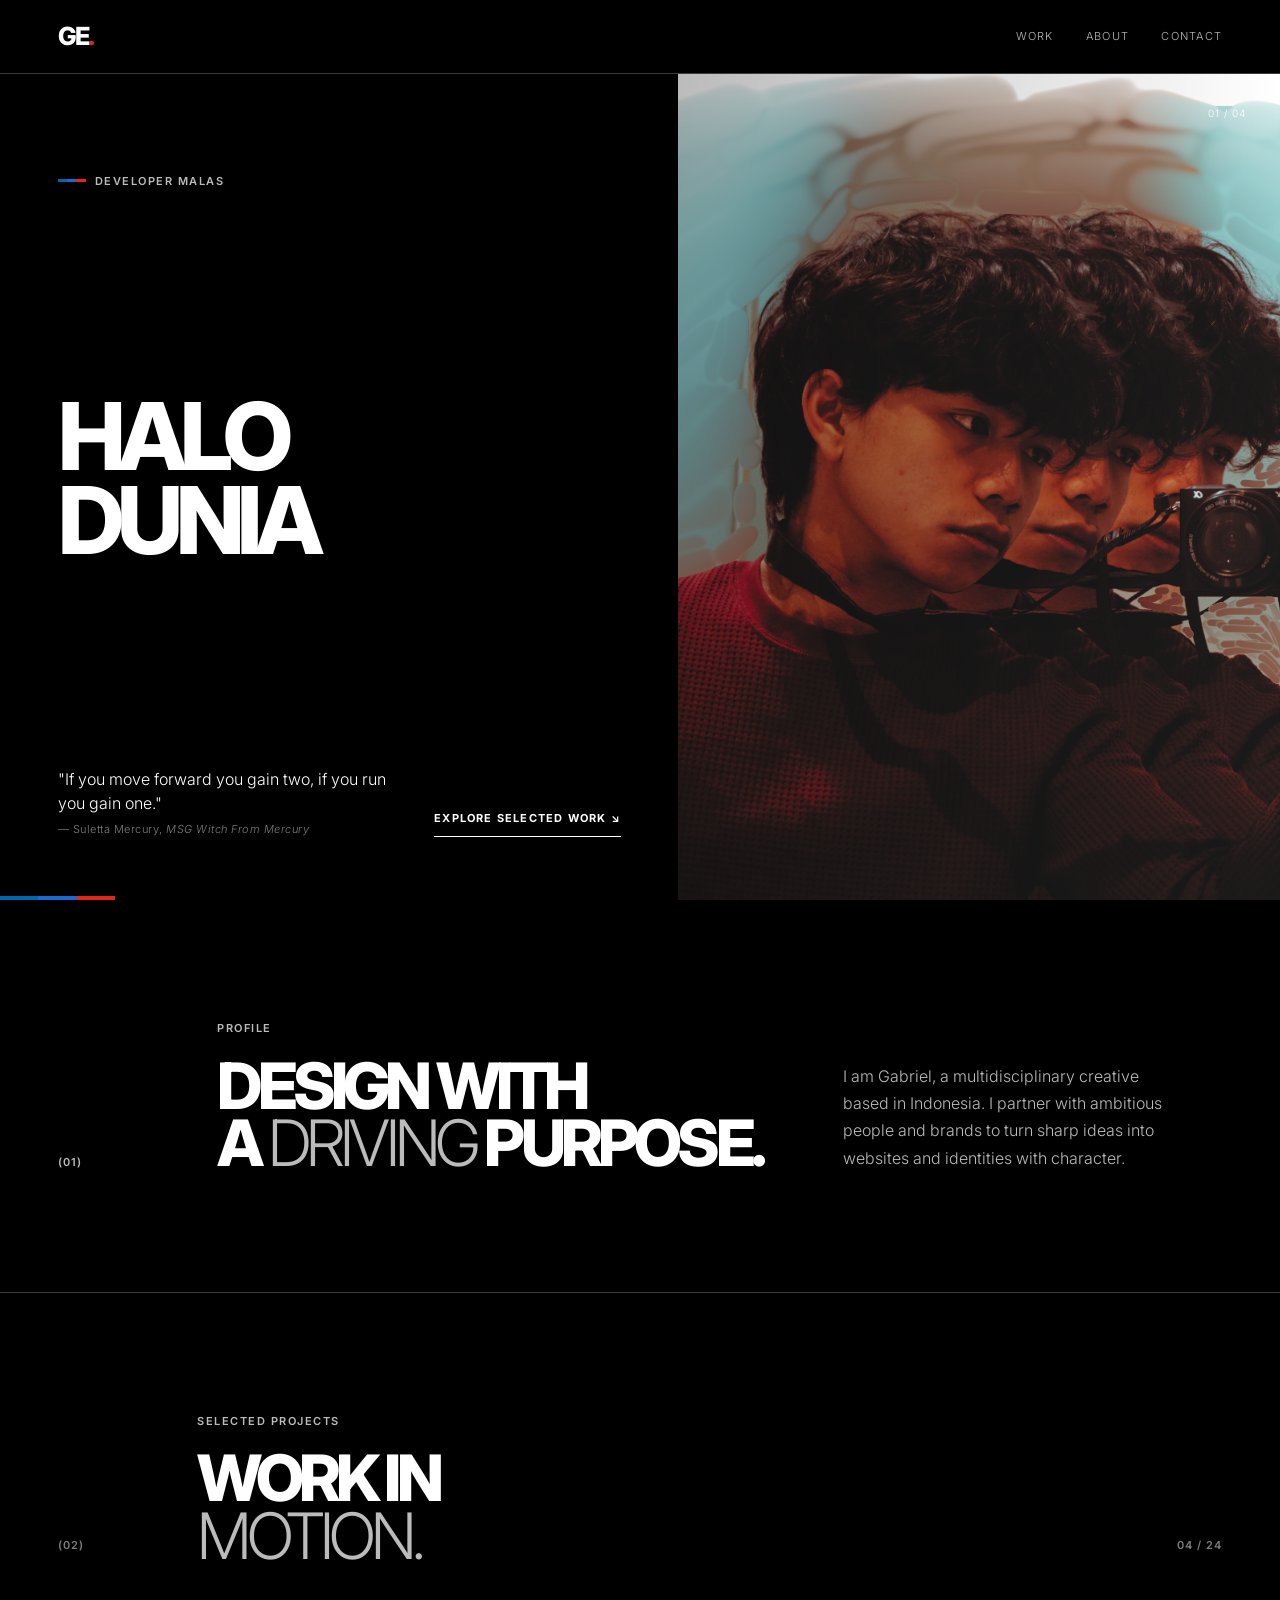
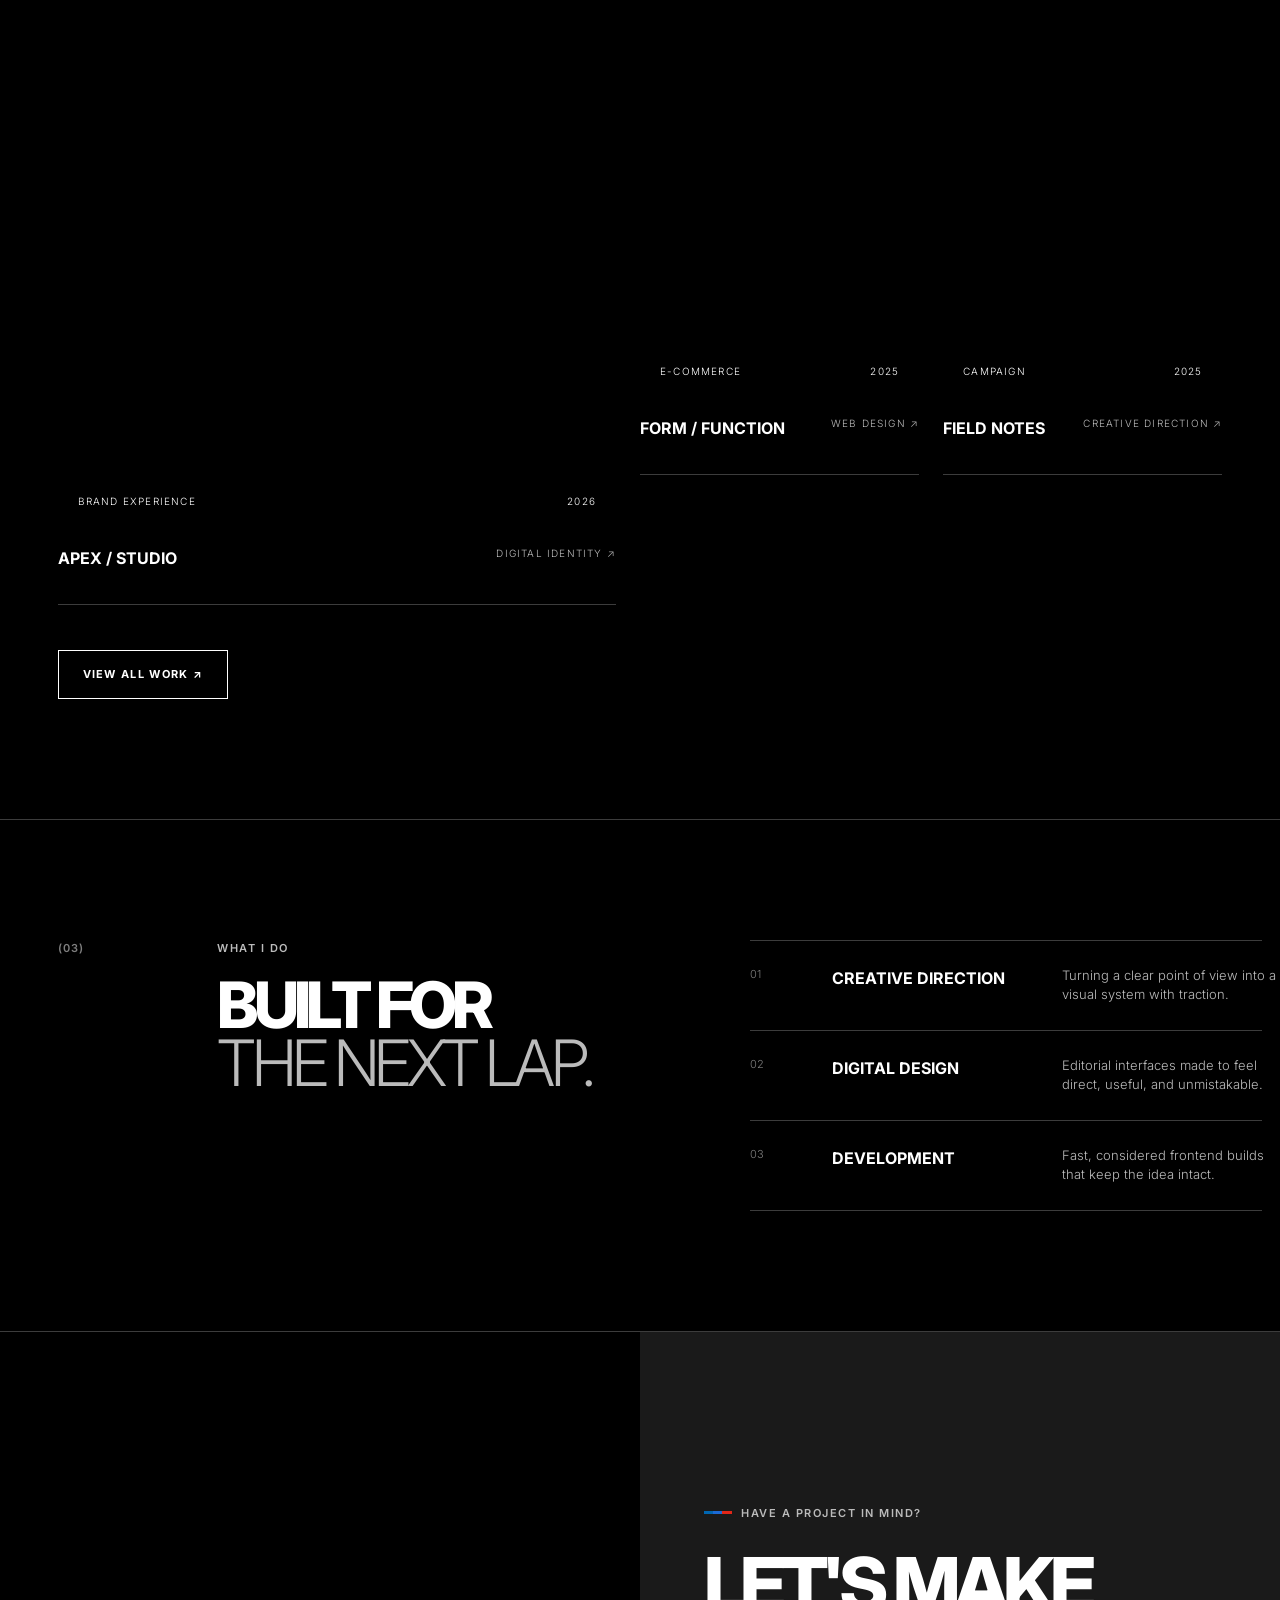
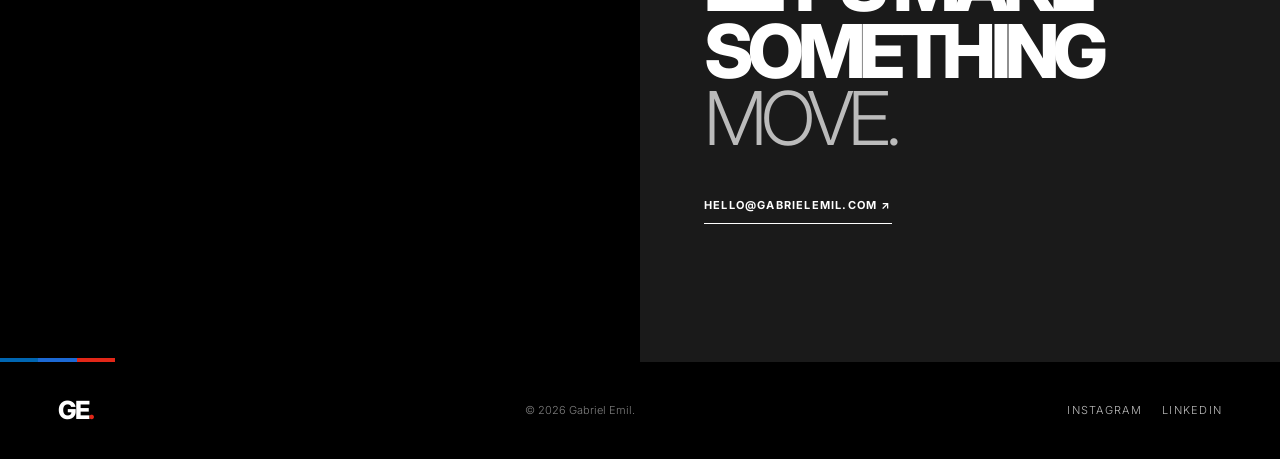
==== index.html @ e746834d "test ui dlu wok" ====
<!doctype html>
<html lang="en">
  <head>
    <meta charset="utf-8" />
    <meta name="viewport" content="width=device-width,initial-scale=1" />
    <meta
      name="description"
      content="Gabriel Emil, creative developer portfolio."
    />
    <title>Gabriel Emil</title>
    <link rel="preconnect" href="https://fonts.googleapis.com" />
    <link rel="preconnect" href="https://fonts.gstatic.com" crossorigin />
    <link
      href="https://fonts.googleapis.com/css2?family=Inter:wght@300;400;600;700;800&display=swap"
      rel="stylesheet"
    />
    <link rel="stylesheet" href="style.css" />
  </head>
  <body>
    <header>
      <a class="brand" href="#top">GE<span>.</span></a>
      <nav>
        <a href="#work">Work</a><a href="#about">About</a
        ><a href="#contact">Contact</a>
      </nav>
      <button aria-label="Open navigation" aria-expanded="false">Menu</button>
    </header>
    <main id="top">
      <section class="hero">
        <div class="hero-copy">
          <p class="eyebrow"><i></i>Developer Malas</p>
          <h1 class="hero-title">HALO<br />
            <span class="title-rotator">
              <span class="title-track">
                <span>DUNIA</span>
                <span>EMIL</span>
                <span>SEMUANYA</span>
              </span>
            </span>
          </h1>

          <div class="hero-foot">
            <blockquote class="quote"
              <p>"If you move forward you gain two, if you run you gain one."</p>
              <cite>— Suletta Mercury, <span> MSG Witch From Mercury</span></cite>
            </blockquote>
            <a href="#work">Explore selected work ↘</a>
          </div>
        </div>
        <div class="hero-image"><small>01 / 04</small></div>
        <div class="stripe"><b></b><b></b><b></b></div>
      </section>
      <section id="about" class="intro section">
        <p class="num">(01)</p>
        <div>
          <p class="eyebrow">Profile</p>
          <h2>DESIGN WITH<br />A <em>DRIVING</em> PURPOSE.</h2>
        </div>
        <p>
          I am Gabriel, a multidisciplinary creative based in Indonesia. I
          partner with ambitious people and brands to turn sharp ideas into
          websites and identities with character.
        </p>
      </section>
      <section id="work" class="work section">
        <div class="title">
          <p class="num">(02)</p>
          <div>
            <p class="eyebrow">Selected projects</p>
            <h2>WORK IN<br /><em>MOTION.</em></h2>
          </div>
          <p class="num">04 / 24</p>
        </div>
        <div class="projects">
          <a href="#contact" class="project big"
            ><figure class="image one">
              <span>Brand experience</span><span>2026</span>
            </figure>
            <div>
              <h3>APEX / STUDIO</h3>
              <small>Digital identity ↗</small>
            </div></a
          ><a href="#contact" class="project"
            ><figure class="image two">
              <span>E-commerce</span><span>2025</span>
            </figure>
            <div>
              <h3>FORM / FUNCTION</h3>
              <small>Web design ↗</small>
            </div></a
          ><a href="#contact" class="project"
            ><figure class="image three">
              <span>Campaign</span><span>2025</span>
            </figure>
            <div>
              <h3>FIELD NOTES</h3>
              <small>Creative direction ↗</small>
            </div></a
          >
        </div>
        <a class="button" href="#contact">View all work ↗</a>
      </section>
      <section class="services section">
        <p class="num">(03)</p>
        <div>
          <p class="eyebrow">What I do</p>
          <h2>BUILT FOR<br /><em>THE NEXT LAP.</em></h2>
        </div>
        <div class="service-list">
          <article>
            <span>01</span>
            <h3>Creative direction</h3>
            <p>
              Turning a clear point of view into a visual system with traction.
            </p>
          </article>
          <article>
            <span>02</span>
            <h3>Digital design</h3>
            <p>
              Editorial interfaces made to feel direct, useful, and
              unmistakable.
            </p>
          </article>
          <article>
            <span>03</span>
            <h3>Development</h3>
            <p>Fast, considered frontend builds that keep the idea intact.</p>
          </article>
        </div>
      </section>
      <section id="contact" class="contact">
        <div class="contact-image"></div>
        <div class="contact-copy">
          <p class="eyebrow"><i></i>Have a project in mind?</p>
          <h2>LET'S MAKE<br />SOMETHING <em>MOVE.</em></h2>
          <a href="mailto:hello@gabrielemil.com">hello@gabrielemil.com ↗</a>
        </div>
        <div class="stripe"><b></b><b></b><b></b></div>
      </section>
    </main>
    <footer>
      <a class="brand" href="#top">GE<span>.</span></a>
      <p>© 2026 Gabriel Emil.</p>
      <div><a href="#">Instagram</a><a href="#">LinkedIn</a></div>
    </footer>
    <script src="script.js"></script>
  </body>
</html>
---- style.css ----
/* ========================================
   Design tokens and global reset
   ======================================== */
:root {
  --white: #fff;
  --body: #bbb;
  --muted: #7e7e7e;
  --line: #3c3c3c;
  --canvas: #000;
  --surface: #1a1a1a;
  --lblue: #0066b1;
  --blue: #1c69d4;
  --red: #e22718;
}
* {
  box-sizing: border-box;
}
html {
  scroll-behavior: smooth;
}
body {
  margin: 0;
  background: #000;
  color: #fff;
  font:
    300 16px/1.5 Inter,
    Arial,
    sans-serif;
}
/* ========================================
   Header and navigation
   ======================================== */
header {
  height: 74px;
  width: 100%;
  position: absolute;
  z-index: 2;
  display: flex;
  align-items: center;
  justify-content: space-between;
  padding: 0 4.5vw;
  border-bottom: 1px solid var(--line);
}
.brand {
  color: #fff;
  text-decoration: none;
  font-size: 25px;
  font-weight: 800;
  letter-spacing: -2px;
}
.brand span {
  color: var(--red);
}
nav {
  display: flex;
  gap: 32px;
}
nav a,
footer a {
  color: var(--body);
  text-decoration: none;
  text-transform: uppercase;
  font-size: 11px;
  letter-spacing: 1.3px;
}
button {
  display: none;
}
/* ========================================
   Hero section
   ======================================== */
.hero {
  min-height: 100vh;
  display: grid;
  grid-template-columns: 53% 47%;
  position: relative;
  padding-top: 74px;
}
.hero-copy {
  padding: 11vh 4.5vw 7vh;
  display: flex;
  flex-direction: column;
  justify-content: space-between;
}
.eyebrow {
  font-size: 11px;
  font-weight: 600;
  letter-spacing: 1.5px;
  text-transform: uppercase;
  color: var(--body);
  margin: 0;
}
.eyebrow i {
  display: inline-block;
  width: 28px;
  height: 3px;
  margin: 0 9px 3px 0;
  background: linear-gradient(
    90deg,
    var(--lblue) 0 33%,
    var(--blue) 33% 66%,
    var(--red) 66%
  );
}
h1,
h2,
h3,
p {
  margin-top: 0;
}
h1,
h2 {
  font-weight: 800;
  letter-spacing: -0.075em;
  line-height: 0.9;
  text-transform: uppercase;
  font-size: clamp(52px, 7.3vw, 112px);
}

h1 {
  margin: 7vh 0;
}

h2 {
  margin: 0;
}

/* --- ANIMASI SLIDE DOWN ROTATING TEXT --- */
.title-rotator {
  display: inline-block;
  height: 0.9em; /* Sesuaikan persis dengan line-height h1 (0.9) */
  overflow: hidden;
  vertical-align: top;
}

.title-track {
  display: flex;
  flex-direction: column;
  animation: slideTitle 9s cubic-bezier(0.65, 0, 0.35, 1) infinite;
}

.title-track span {
  height: 0.9em;
  line-height: 0.9;
  display: block;
}

/* Keyframes untuk pergeseran kata */
@keyframes slideTitle {
  0%, 28% {
    transform: translateY(0%);        /* Teks 1: DUNIA */
  }
  33%, 61% {
    transform: translateY(-33.33%);   /* Teks 2: WORLD */
  }
  66%, 94% {
    transform: translateY(-66.66%);   /* Teks 3: EVERYONE */
  }
  100% {
    transform: translateY(0%);        /* Kembali ke Teks 1 */
  }
}

em {
  color: var(--body);
  font-style: normal;
  font-weight: 300;
}
.hero-foot {
  display: flex;
  justify-content: space-between;
  align-items: end;
  gap: 25px;
}

.hero-foot .quote {
  margin: 0;
  padding: 0;
  text-align: left;
}

.hero-foot .quote p {
  max-width: 330px;
  margin: 0 0 6px 0;
  color: var(--body);
  line-height: 1.5;
}

.hero-foot .quote cite {
  display: block;
  font-size: 11px;
  letter-spacing: 0.5px;
  color: var(--muted);
  font-style: normal;
}

.hero-foot .quote cite span {
  font-style: italic;
}

.hero-foot p,
.intro > p {
  max-width: 330px;
  margin: 0;
  color: var(--body);
  line-height: 1.7;
}
.hero-foot a,
.contact-copy > a {
  color: #fff;
  text-transform: uppercase;
  text-decoration: none;
  font-size: 11px;
  font-weight: 700;
  letter-spacing: 1.2px;
  padding-bottom: 10px;
  border-bottom: 1px solid #fff;
  white-space: nowrap;
}
.hero-image {
  min-height: 640px;
  background:
    linear-gradient(90deg, #0004, #0000),
    url("assets/hero-portrait.png") center/cover;
  position: relative;
}
.hero-image small {
  position: absolute;
  right: 34px;
  top: 32px;
  font-size: 10px;
  letter-spacing: 1px;
}
.stripe {
  position: absolute;
  left: 0;
  bottom: 0;
  width: 115px;
  height: 4px;
  display: flex;
}
.stripe b {
  flex: 1;
}
.stripe b:nth-child(1) {
  background: var(--lblue);
}
.stripe b:nth-child(2) {
  background: var(--blue);
}
.stripe b:nth-child(3) {
  background: var(--red);
}
/* ========================================
   Shared content sections
   ======================================== */
.section {
  padding: 120px 4.5vw;
  border-bottom: 1px solid var(--line);
}
.num {
  font-size: 11px;
  letter-spacing: 1px;
  color: var(--muted);
  font-weight: 600;
}
.intro {
  display: grid;
  grid-template-columns: 12% 52% 36%;
  gap: 20px;
  align-items: end;
}
.section h2 {
  font-size: clamp(40px, 5vw, 76px);
  margin: 20px 0 0;
}
.title {
  display: grid;
  grid-template-columns: 12% 1fr auto;
  align-items: end;
  margin-bottom: 55px;
}
/* ========================================
   Selected projects
   ======================================== */
.projects {
  display: grid;
  grid-template-columns: 2fr 1fr 1fr;
  gap: 24px;
}
.project {
  color: #fff;
  text-decoration: none;
}
.image {
  height: 380px;
  margin: 0;
  background-size: cover;
  background-position: center;
  display: flex;
  justify-content: space-between;
  align-items: end;
  padding: 20px;
  position: relative;
}
.big .image {
  height: 510px;
}
.one {
  background-image:
    linear-gradient(#0000, #0008),
    url("https://images.unsplash.com/photo-1556189250-72ba954cfc2b?auto=format&fit=crop&w=1200&q=85");
}
.two {
  background-image:
    linear-gradient(#0000, #0008),
    url("https://images.unsplash.com/photo-1494905998402-395d579af36f?auto=format&fit=crop&w=900&q=85");
}
.three {
  background-image:
    linear-gradient(#0000, #0008),
    url("https://images.unsplash.com/photo-1511919884226-fd3cad34687c?auto=format&fit=crop&w=900&q=85");
}
.image span,
.project small {
  font-size: 10px;
  text-transform: uppercase;
  letter-spacing: 1.2px;
}
.project > div {
  padding: 17px 0 34px;
  border-bottom: 1px solid var(--line);
  display: flex;
  justify-content: space-between;
  gap: 10px;
}
.project h3 {
  font-size: 16px;
  margin: 0;
}
.project small {
  color: var(--body);
}
.button {
  display: inline-block;
  color: #fff;
  text-decoration: none;
  border: 1px solid #fff;
  padding: 15px 24px;
  margin-top: 45px;
  text-transform: uppercase;
  font-size: 11px;
  font-weight: 700;
  letter-spacing: 1.3px;
}
/* ========================================
   Services
   ======================================== */
.services {
  display: grid;
  grid-template-columns: 12% 44% 44%;
  gap: 20px;
}
.service-list {
  border-top: 1px solid var(--line);
}
.service-list article {
  display: grid;
  grid-template-columns: 14% 43% 43%;
  padding: 25px 0;
  border-bottom: 1px solid var(--line);
  gap: 10px;
}
.service-list span {
  font-size: 11px;
  color: var(--muted);
}
.service-list h3 {
  margin: 0;
  font-size: 16px;
  text-transform: uppercase;
}
.service-list p {
  margin: 0;
  font-size: 13px;
  color: var(--body);
}
/* ========================================
   Contact and footer
   ======================================== */
.contact {
  min-height: 630px;
  display: grid;
  grid-template-columns: 1fr 1fr;
  position: relative;
}
.contact-image {
  background: url("https://images.unsplash.com/photo-1504215680853-026ed2a45def?auto=format&fit=crop&w=1400&q=85")
    center/cover;
}
.contact-copy {
  background: var(--surface);
  padding: 105px 8vw 70px 5vw;
  display: flex;
  flex-direction: column;
  justify-content: center;
  align-items: start;
}
.contact-copy h2 {
  font-size: clamp(47px, 5.8vw, 85px);
  margin: 30px 0 45px;
}
footer {
  padding: 30px 4.5vw;
  display: flex;
  justify-content: space-between;
  align-items: center;
  gap: 20px;
}
footer p {
  margin: 0;
  font-size: 11px;
  color: var(--muted);
}
footer div {
  display: flex;
  gap: 20px;
}
/* ========================================
   Mobile layout (up to 800px)
   ======================================== */
@media (max-width: 800px) {
  header {
    padding: 0 6vw;
  }
  header nav {
    display: none;
  }
  button {
    display: block;
    background: none;
    border: 0;
    color: #fff;
    text-transform: uppercase;
    font: 600 11px Inter;
    letter-spacing: 1px;
  }
  .hero {
    display: block;
    padding-top: 74px;
  }
  .hero-copy {
    padding: 105px 6vw 50px;
    min-height: 555px;
  }
  .hero-copy h1 {
    margin: 64px 0;
  }
  .hero-foot {
    align-items: start;
    flex-direction: column;
  }
  .hero-image {
    min-height: 380px;
  }
  .section {
    padding: 82px 6vw;
  }
  .intro,
  .services {
    grid-template-columns: 1fr;
    gap: 28px;
  }
  .title {
    grid-template-columns: 1fr auto;
    gap: 26px;
  }
  .title .num {
    grid-column: 1/-1;
    margin: 0;
  }
  .projects {
    grid-template-columns: 1fr;
    gap: 14px;
  }
  .image,
  .big .image {
    height: 390px;
  }
  .service-list article {
    grid-template-columns: 12% 1fr;
  }
  .service-list p {
    grid-column: 2;
  }
  .contact {
    display: block;
  }
  .contact-image {
    height: 310px;
  }
  .contact-copy {
    padding: 78px 6vw;
  }
  .contact-copy h2 {
    margin: 28px 0 40px;
  }
  footer {
    padding: 26px 6vw;
    flex-wrap: wrap;
  }
  footer p {
    order: 3;
    width: 100%;
  }
}
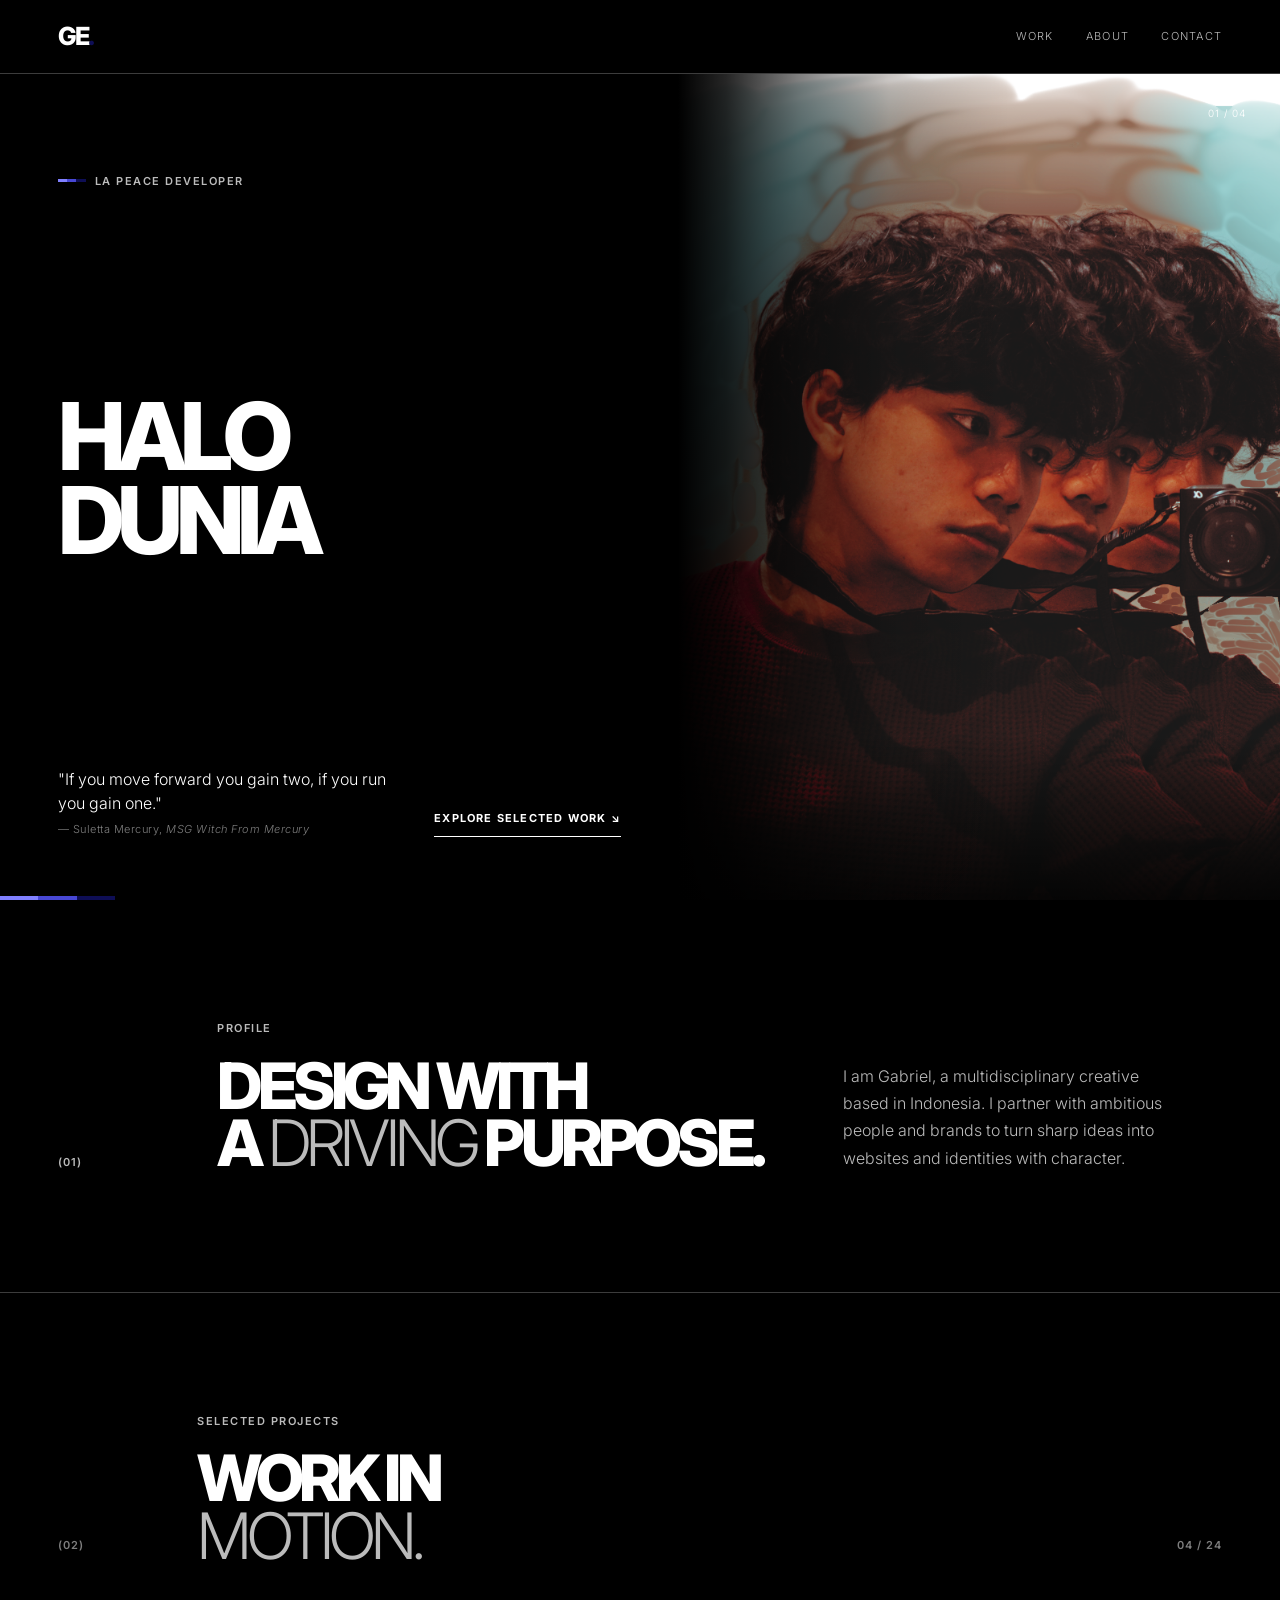
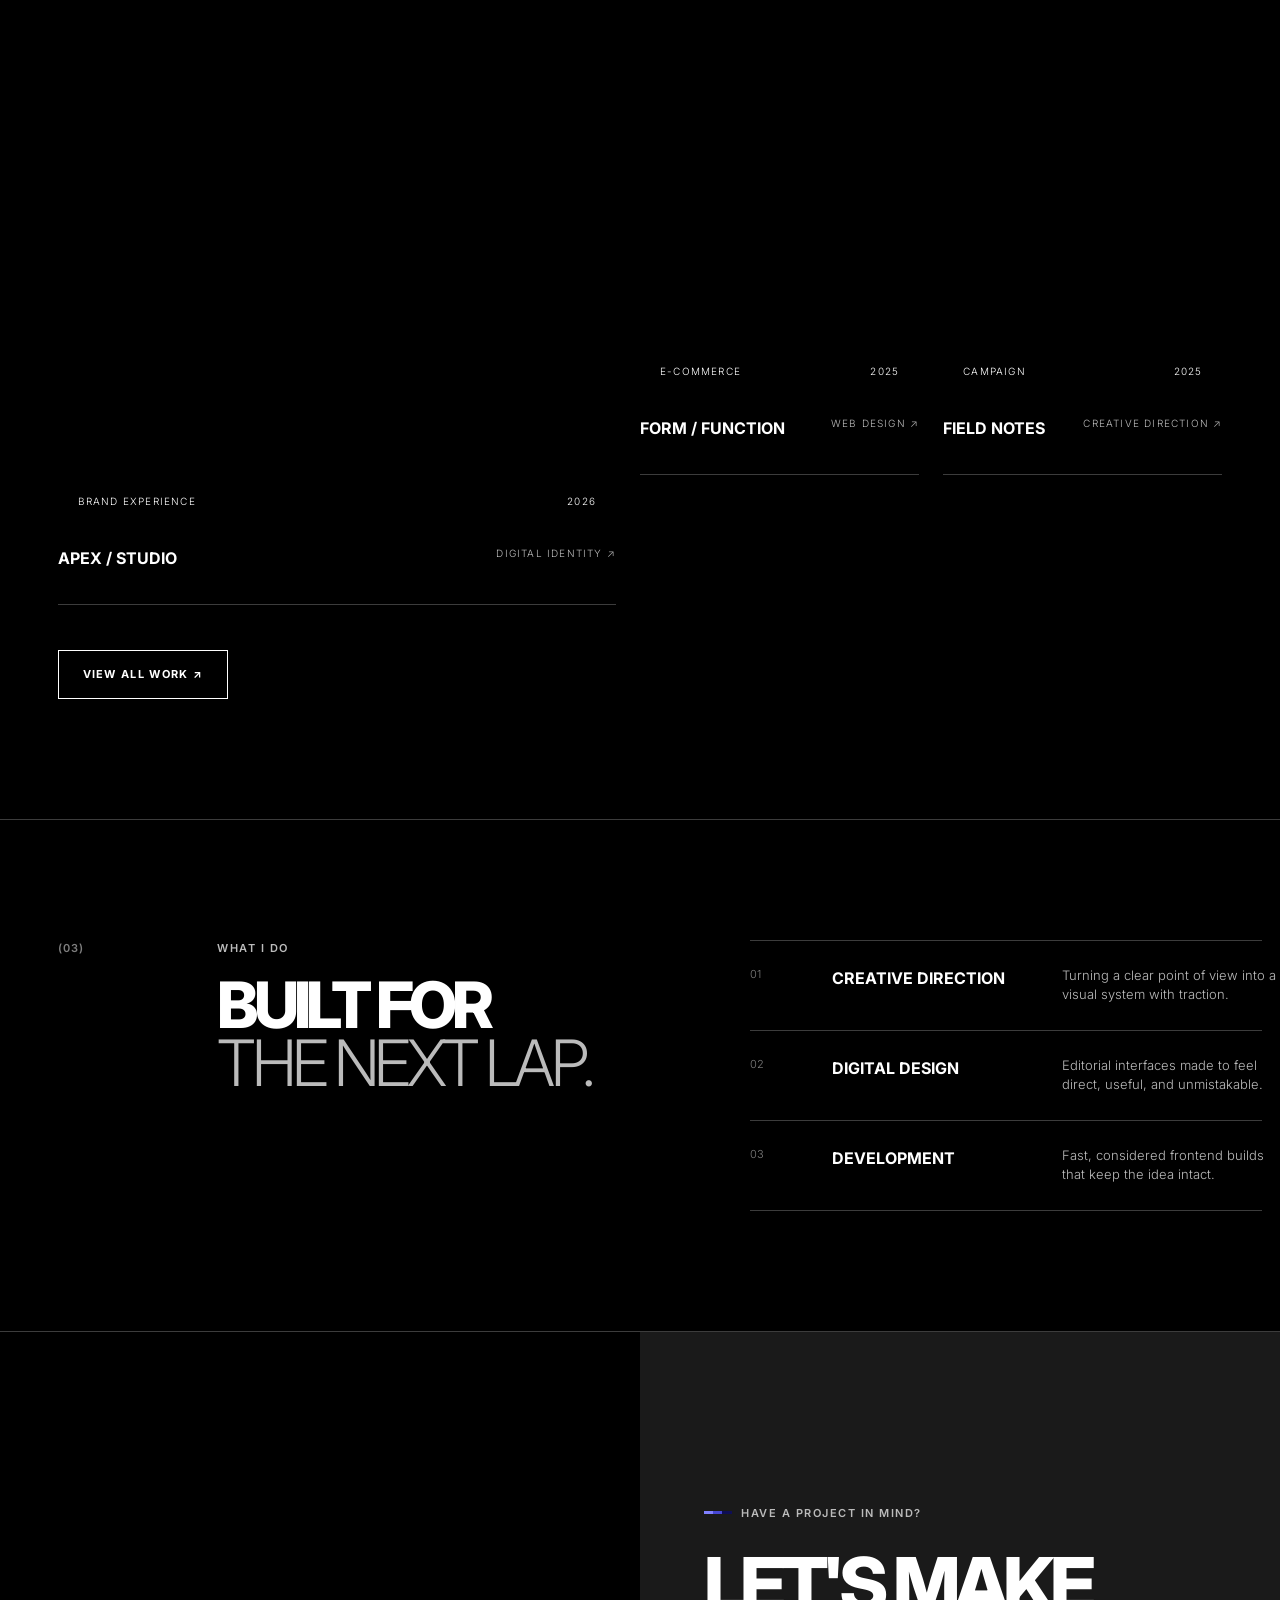
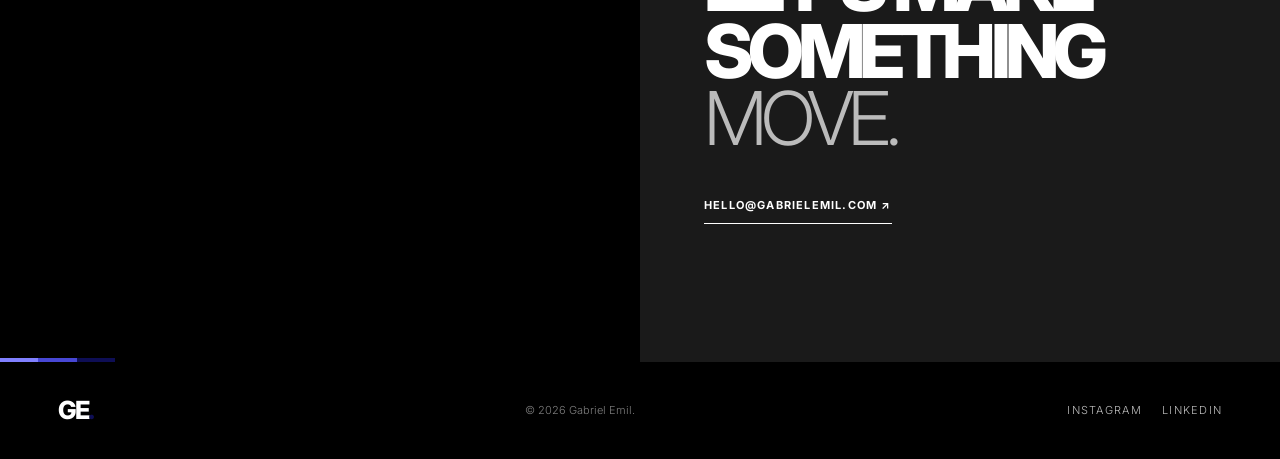
==== commit de50646f: "kasih gradient ke foto dan permak navbar" ====
--- a/index.html
+++ b/index.html
@@ -28,7 +28,7 @@
     <main id="top">
       <section class="hero">
         <div class="hero-copy">
-          <p class="eyebrow"><i></i>Developer Malas</p>
+          <p class="eyebrow"><i></i>La Peace Developer</p>
           <h1 class="hero-title">HALO<br />
             <span class="title-rotator">
               <span class="title-track">
--- a/style.css
+++ b/style.css
@@ -8,9 +8,9 @@
   --line: #3c3c3c;
   --canvas: #000;
   --surface: #1a1a1a;
-  --lblue: #0066b1;
-  --blue: #1c69d4;
-  --red: #e22718;
+  --lblue: #8080FF;
+  --blue: #4747D4;
+  --red: #0E0E55;
 }
 * {
   box-sizing: border-box;
@@ -33,14 +33,18 @@
 header {
   height: 74px;
   width: 100%;
-  position: absolute;
-  z-index: 2;
+  position: fixed; /* <--- Ubah dari absolute ke fixed */
+  top: 0;          /* Memastikan menempel di paling atas */
+  left: 0;
+  z-index: 100;    /* Menaikkan z-index agar selalu di atas konten lain */
   display: flex;
   align-items: center;
   justify-content: space-between;
   padding: 0 4.5vw;
   border-bottom: 1px solid var(--line);
-}
+  background: var(--canvas); /* Menambahkan background hitam agar konten di bawahnya tidak menembus */
+}
+
 .brand {
   color: #fff;
   text-decoration: none;
@@ -131,6 +135,7 @@
   height: 0.9em; /* Sesuaikan persis dengan line-height h1 (0.9) */
   overflow: hidden;
   vertical-align: top;
+  padding-right: 0.12em; /* Tambahkan sedikit padding kanan untuk spasi */
 }
 
 .title-track {
@@ -143,6 +148,7 @@
   height: 0.9em;
   line-height: 0.9;
   display: block;
+  white-space: nowrap;
 }
 
 /* Keyframes untuk pergeseran kata */
@@ -220,8 +226,20 @@
 .hero-image {
   min-height: 640px;
   background:
-    linear-gradient(90deg, #0004, #0000),
-    url("assets/hero-portrait.png") center/cover;
+    linear-gradient(
+      90deg,
+      #000000 0%,
+      rgba(0, 0, 0, 0.85) 8%,
+      rgba(0, 0, 0, 0.5) 20%,
+      rgba(0, 0, 0, 0.15) 35%,
+      transparent 55%
+    ),
+    linear-gradient(
+      180deg,
+      transparent 80%,
+      rgba(0, 0, 0, 0.8) 100%
+    ),
+    url("assets/hero-portrait.png") center/cover no-repeat;
   position: relative;
 }
 .hero-image small {
@@ -434,7 +452,35 @@
     padding: 0 6vw;
   }
   header nav {
-    display: none;
+    display: flex;
+    flex-direction: column;
+    position: fixed;
+    top: 74px;
+    left: 0;
+    width: 100%;
+    padding: 20px 6vw;
+    background: #000;
+    border-bottom: 4px solid var(--red);
+    gap: 0;
+    opacity: 0;
+    visibility: hidden;
+    transform: translateY(-8px);
+    transition: opacity 0.3s cubic-bezier(0.16, 1, 0.3, 1),
+                transform 0.3s cubic-bezier(0.16, 1, 0.3, 1),
+                visibility 0.3s;
+    pointer-events: none;
+  }
+  header nav.open {
+    opacity: 1;
+    visibility: visible;
+    transform: translateY(0);
+    pointer-events: auto;
+  }
+  header nav a {
+    padding: 14px 0;
+    border-bottom: 1px solid var(--line);
+    font-size: 18px;
+    color: #fff;
   }
   button {
     display: block;
@@ -446,22 +492,52 @@
     letter-spacing: 1px;
   }
   .hero {
-    display: block;
+    position: relative;
+    display: flex;
+    flex-direction: column;
+    justify-content: flex-end;
+    min-height: 100svh;
     padding-top: 74px;
+    overflow: hidden;
+  }
+  .hero-image {
+    position: absolute;
+    inset: 0;
+    width: 100%;
+    height: 100%;
+    min-height: 100%;
+    z-index: 1;
+    background:
+      linear-gradient(
+        180deg,
+        rgba(0, 0, 0, 0.45) 0%,
+        rgba(0, 0, 0, 0.25) 30%,
+        rgba(0, 0, 0, 0.65) 65%,
+        rgba(0, 0, 0, 0.95) 90%,
+        #000000 100%
+      ),
+      url("assets/hero-portrait.png") center 30% / cover no-repeat;
+  }
+  .hero-image small {
+    display: none;
   }
   .hero-copy {
-    padding: 105px 6vw 50px;
-    min-height: 555px;
+    position: relative;
+    z-index: 2;
+    padding: 60px 6vw 48px;
+    min-height: auto;
   }
   .hero-copy h1 {
-    margin: 64px 0;
+    margin: 40px 0;
+    text-shadow: 0 4px 24px rgba(0, 0, 0, 0.7);
   }
   .hero-foot {
     align-items: start;
     flex-direction: column;
-  }
-  .hero-image {
-    min-height: 380px;
+    text-shadow: 0 2px 12px rgba(0, 0, 0, 0.8);
+  }
+  .hero .stripe {
+    z-index: 3;
   }
   .section {
     padding: 82px 6vw;
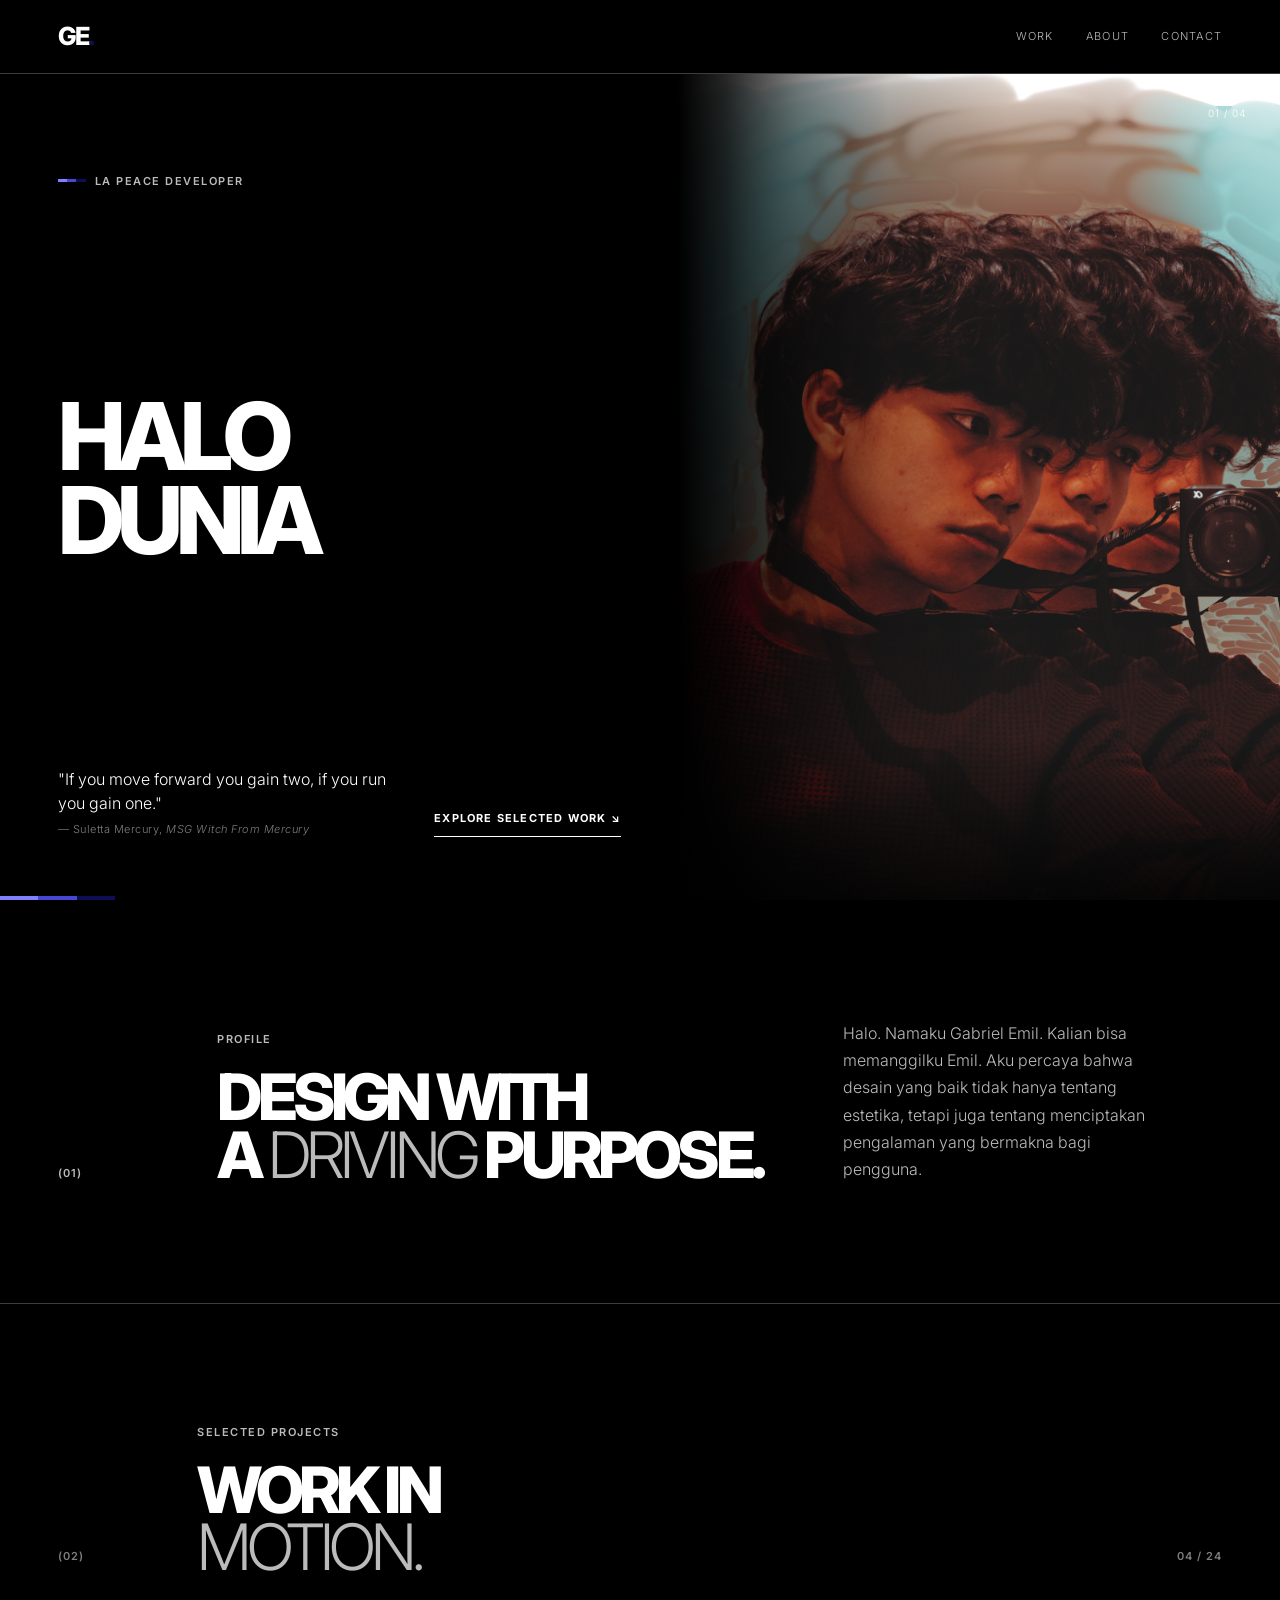
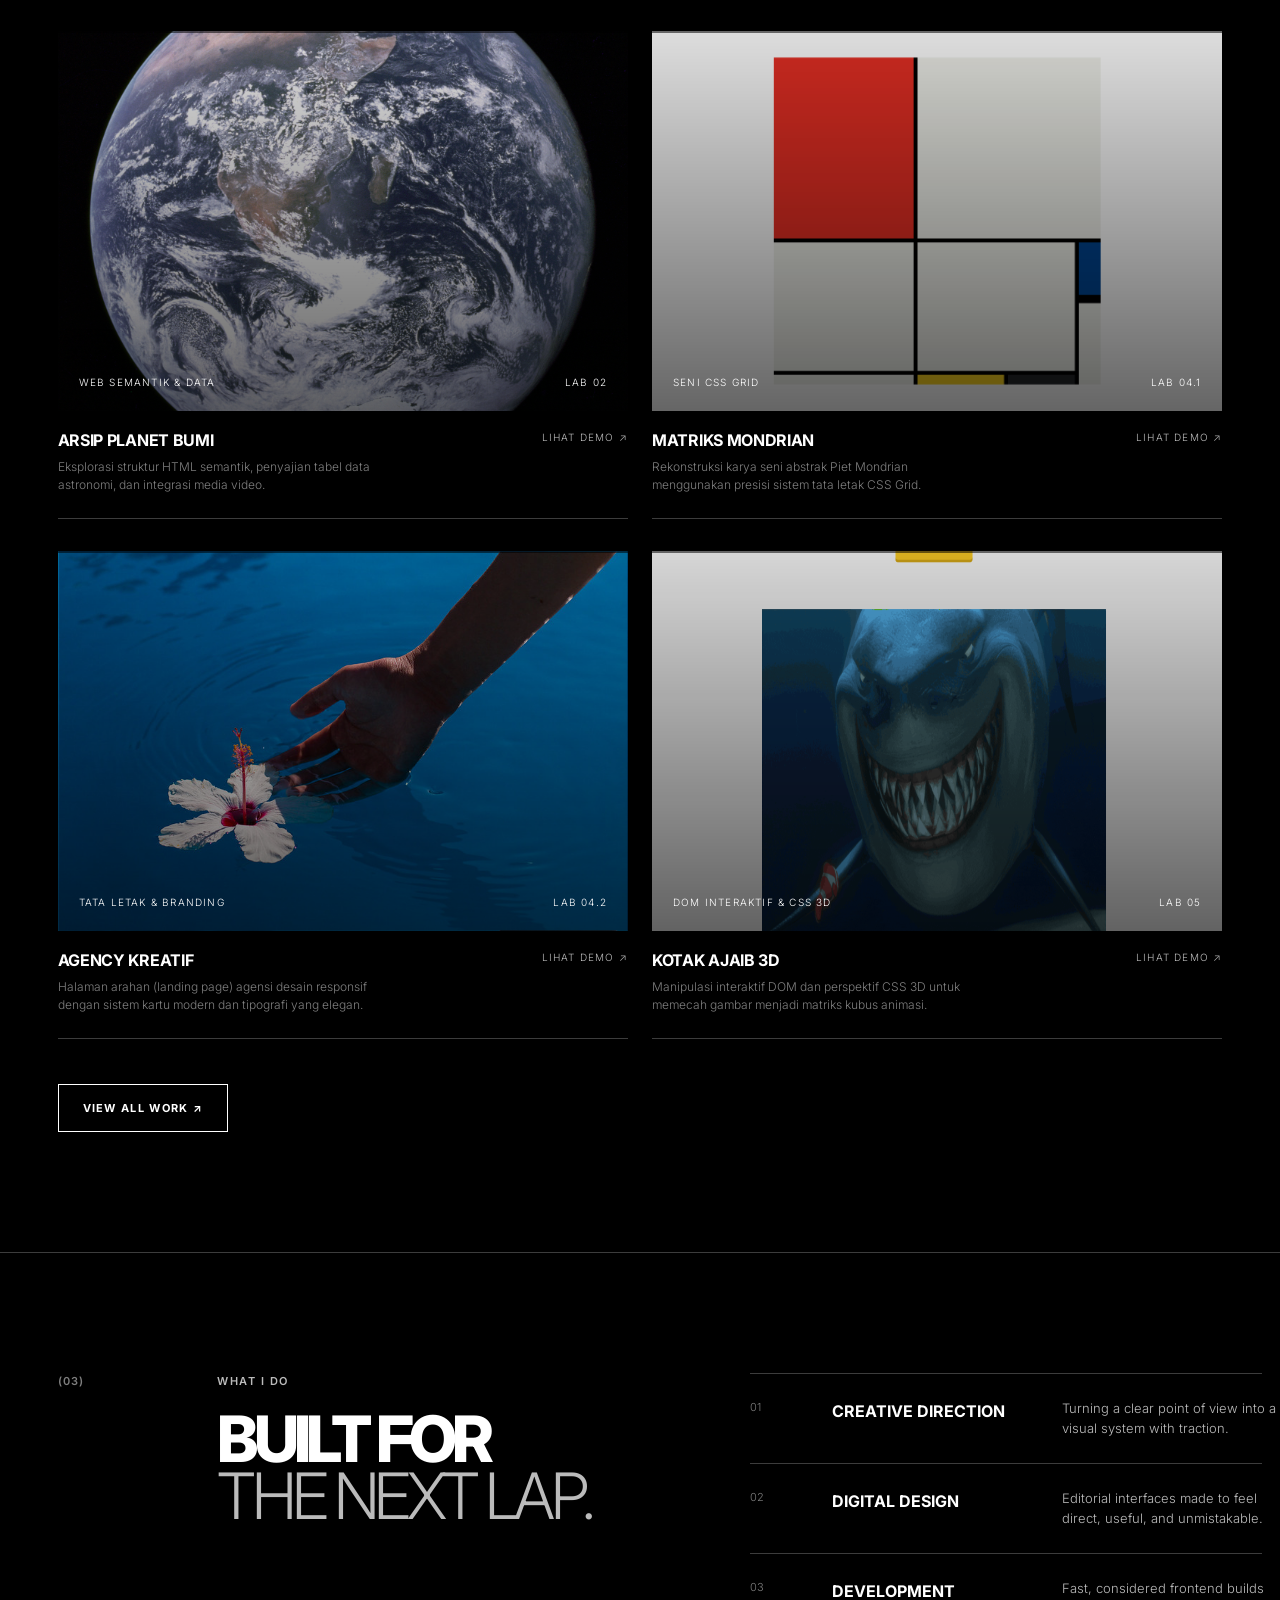
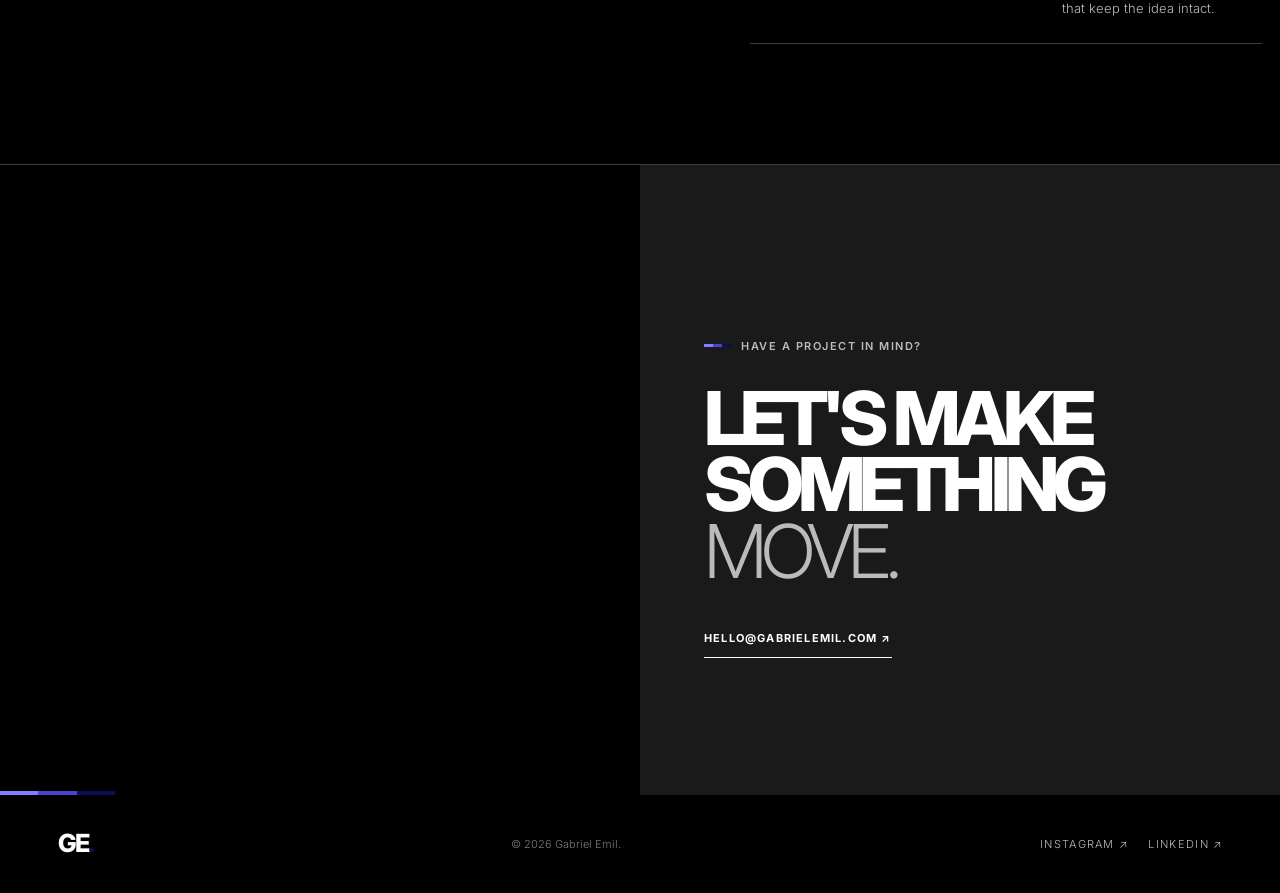
==== commit 9829e212: "showcased LAB ko kelpin dan nyalakan link menuju medsos emil" ====
--- a/index.html
+++ b/index.html
@@ -57,9 +57,9 @@
           <h2>DESIGN WITH<br />A <em>DRIVING</em> PURPOSE.</h2>
         </div>
         <p>
-          I am Gabriel, a multidisciplinary creative based in Indonesia. I
-          partner with ambitious people and brands to turn sharp ideas into
-          websites and identities with character.
+          Halo. Namaku Gabriel Emil. Kalian bisa memanggilku Emil. 
+          Aku percaya bahwa desain yang baik tidak hanya tentang estetika, 
+          tetapi juga tentang menciptakan pengalaman yang bermakna bagi pengguna. 
         </p>
       </section>
       <section id="work" class="work section">
@@ -72,31 +72,61 @@
           <p class="num">04 / 24</p>
         </div>
         <div class="projects">
-          <a href="#contact" class="project big"
-            ><figure class="image one">
-              <span>Brand experience</span><span>2026</span>
+          <!-- LAB 2 -->
+          <a href="PROJECTS/LAB 2/Lab2.html" target="_blank" rel="noopener noreferrer" class="project">
+            <figure class="image three">
+              <span>Web Semantik & Data</span><span>Lab 02</span>
             </figure>
             <div>
-              <h3>APEX / STUDIO</h3>
-              <small>Digital identity ↗</small>
-            </div></a
-          ><a href="#contact" class="project"
-            ><figure class="image two">
-              <span>E-commerce</span><span>2025</span>
+              <div>
+                <h3>ARSIP PLANET BUMI</h3>
+                <p class="project-desc">Eksplorasi struktur HTML semantik, penyajian tabel data astronomi, dan integrasi media video.</p>
+              </div>
+              <small>Lihat Demo ↗</small>
+            </div>
+          </a>
+
+          <!-- LAB 4.1 -->
+          <a href="PROJECTS/LAB 4/tugas-lab04.1/tugas-lab04.1/index.html" target="_blank" rel="noopener noreferrer" class="project">
+            <figure class="image four">
+              <span>Seni CSS Grid</span><span>Lab 04.1</span>
             </figure>
             <div>
-              <h3>FORM / FUNCTION</h3>
-              <small>Web design ↗</small>
-            </div></a
-          ><a href="#contact" class="project"
-            ><figure class="image three">
-              <span>Campaign</span><span>2025</span>
+              <div>
+                <h3>MATRIKS MONDRIAN</h3>
+                <p class="project-desc">Rekonstruksi karya seni abstrak Piet Mondrian menggunakan presisi sistem tata letak CSS Grid.</p>
+              </div>
+              <small>Lihat Demo ↗</small>
+            </div>
+          </a>
+
+          <!-- LAB 4.2 -->
+          <a href="PROJECTS/LAB 4/tugas-lab04.2/tugas-lab04.2/index.html" target="_blank" rel="noopener noreferrer" class="project">
+            <figure class="image two">
+              <span>Tata Letak & Branding</span><span>Lab 04.2</span>
             </figure>
             <div>
-              <h3>FIELD NOTES</h3>
-              <small>Creative direction ↗</small>
-            </div></a
-          >
+              <div>
+                <h3>AGENCY KREATIF</h3>
+                <p class="project-desc">Halaman arahan (landing page) agensi desain responsif dengan sistem kartu modern dan tipografi yang elegan.</p>
+              </div>
+              <small>Lihat Demo ↗</small>
+            </div>
+          </a>
+
+          <!-- LAB 5 -->
+          <a href="PROJECTS/MagicBox - LAB 5/index.html" target="_blank" rel="noopener noreferrer" class="project">
+            <figure class="image one">
+              <span>DOM Interaktif & CSS 3D</span><span>Lab 05</span>
+            </figure>
+            <div>
+              <div>
+                <h3>KOTAK AJAIB 3D</h3>
+                <p class="project-desc">Manipulasi interaktif DOM dan perspektif CSS 3D untuk memecah gambar menjadi matriks kubus animasi.</p>
+              </div>
+              <small>Lihat Demo ↗</small>
+            </div>
+          </a>
         </div>
         <a class="button" href="#contact">View all work ↗</a>
       </section>
@@ -142,7 +172,10 @@
     <footer>
       <a class="brand" href="#top">GE<span>.</span></a>
       <p>© 2026 Gabriel Emil.</p>
-      <div><a href="#">Instagram</a><a href="#">LinkedIn</a></div>
+      <div>
+        <a href="https://www.instagram.com/gabriel.corp/" target="_blank" rel="noopener noreferrer">Instagram ↗</a>
+        <a href="https://www.linkedin.com/in/gabriel-emil-2029b0185/" target="_blank" rel="noopener noreferrer">LinkedIn ↗</a>
+      </div>
     </footer>
     <script src="script.js"></script>
   </body>
--- a/style.css
+++ b/style.css
@@ -66,6 +66,11 @@
   text-transform: uppercase;
   font-size: 11px;
   letter-spacing: 1.3px;
+  transition: color 0.2s ease;
+}
+nav a:hover,
+footer a:hover {
+  color: #fff;
 }
 button {
   display: none;
@@ -303,12 +308,22 @@
    ======================================== */
 .projects {
   display: grid;
-  grid-template-columns: 2fr 1fr 1fr;
-  gap: 24px;
+  grid-template-columns: repeat(2, 1fr);
+  gap: 32px 24px;
 }
 .project {
   color: #fff;
   text-decoration: none;
+  transition: transform 0.25s ease;
+}
+.project:hover {
+  transform: translateY(-4px);
+}
+.project:hover figure.image {
+  border-color: var(--lblue);
+}
+.project:hover small {
+  color: #fff;
 }
 .image {
   height: 380px;
@@ -320,24 +335,31 @@
   align-items: end;
   padding: 20px;
   position: relative;
+  border: 1px solid transparent;
+  transition: border-color 0.25s ease;
 }
 .big .image {
-  height: 510px;
+  height: 380px;
 }
 .one {
   background-image:
-    linear-gradient(#0000, #0008),
-    url("https://images.unsplash.com/photo-1556189250-72ba954cfc2b?auto=format&fit=crop&w=1200&q=85");
+    linear-gradient(#0002, #0009),
+    url("assets/magicbox-cover.png");
+}
+.four {
+  background-image:
+    linear-gradient(#0002, #0009),
+    url("PROJECTS/LAB 4/tugas-lab04.1/tugas-lab04.1/goal.png");
 }
 .two {
   background-image:
-    linear-gradient(#0000, #0008),
-    url("https://images.unsplash.com/photo-1494905998402-395d579af36f?auto=format&fit=crop&w=900&q=85");
+    linear-gradient(#0002, #0009),
+    url("PROJECTS/LAB 4/tugas-lab04.2/tugas-lab04.2/assets/images/beautiful.jpg");
 }
 .three {
   background-image:
-    linear-gradient(#0000, #0008),
-    url("https://images.unsplash.com/photo-1511919884226-fd3cad34687c?auto=format&fit=crop&w=900&q=85");
+    linear-gradient(#0002, #0009),
+    url("PROJECTS/LAB 2/assets/earth.jpeg");
 }
 .image span,
 .project small {
@@ -346,18 +368,30 @@
   letter-spacing: 1.2px;
 }
 .project > div {
-  padding: 17px 0 34px;
+  padding: 17px 0 24px;
   border-bottom: 1px solid var(--line);
   display: flex;
   justify-content: space-between;
-  gap: 10px;
+  align-items: flex-start;
+  gap: 12px;
 }
 .project h3 {
   font-size: 16px;
-  margin: 0;
+  margin: 0 0 6px 0;
+  letter-spacing: -0.3px;
+}
+.project-desc {
+  font-size: 12px;
+  color: var(--muted);
+  line-height: 1.5;
+  margin: 0;
+  max-width: 320px;
 }
 .project small {
   color: var(--body);
+  white-space: nowrap;
+  padding-top: 2px;
+  transition: color 0.2s ease;
 }
 .button {
   display: inline-block;
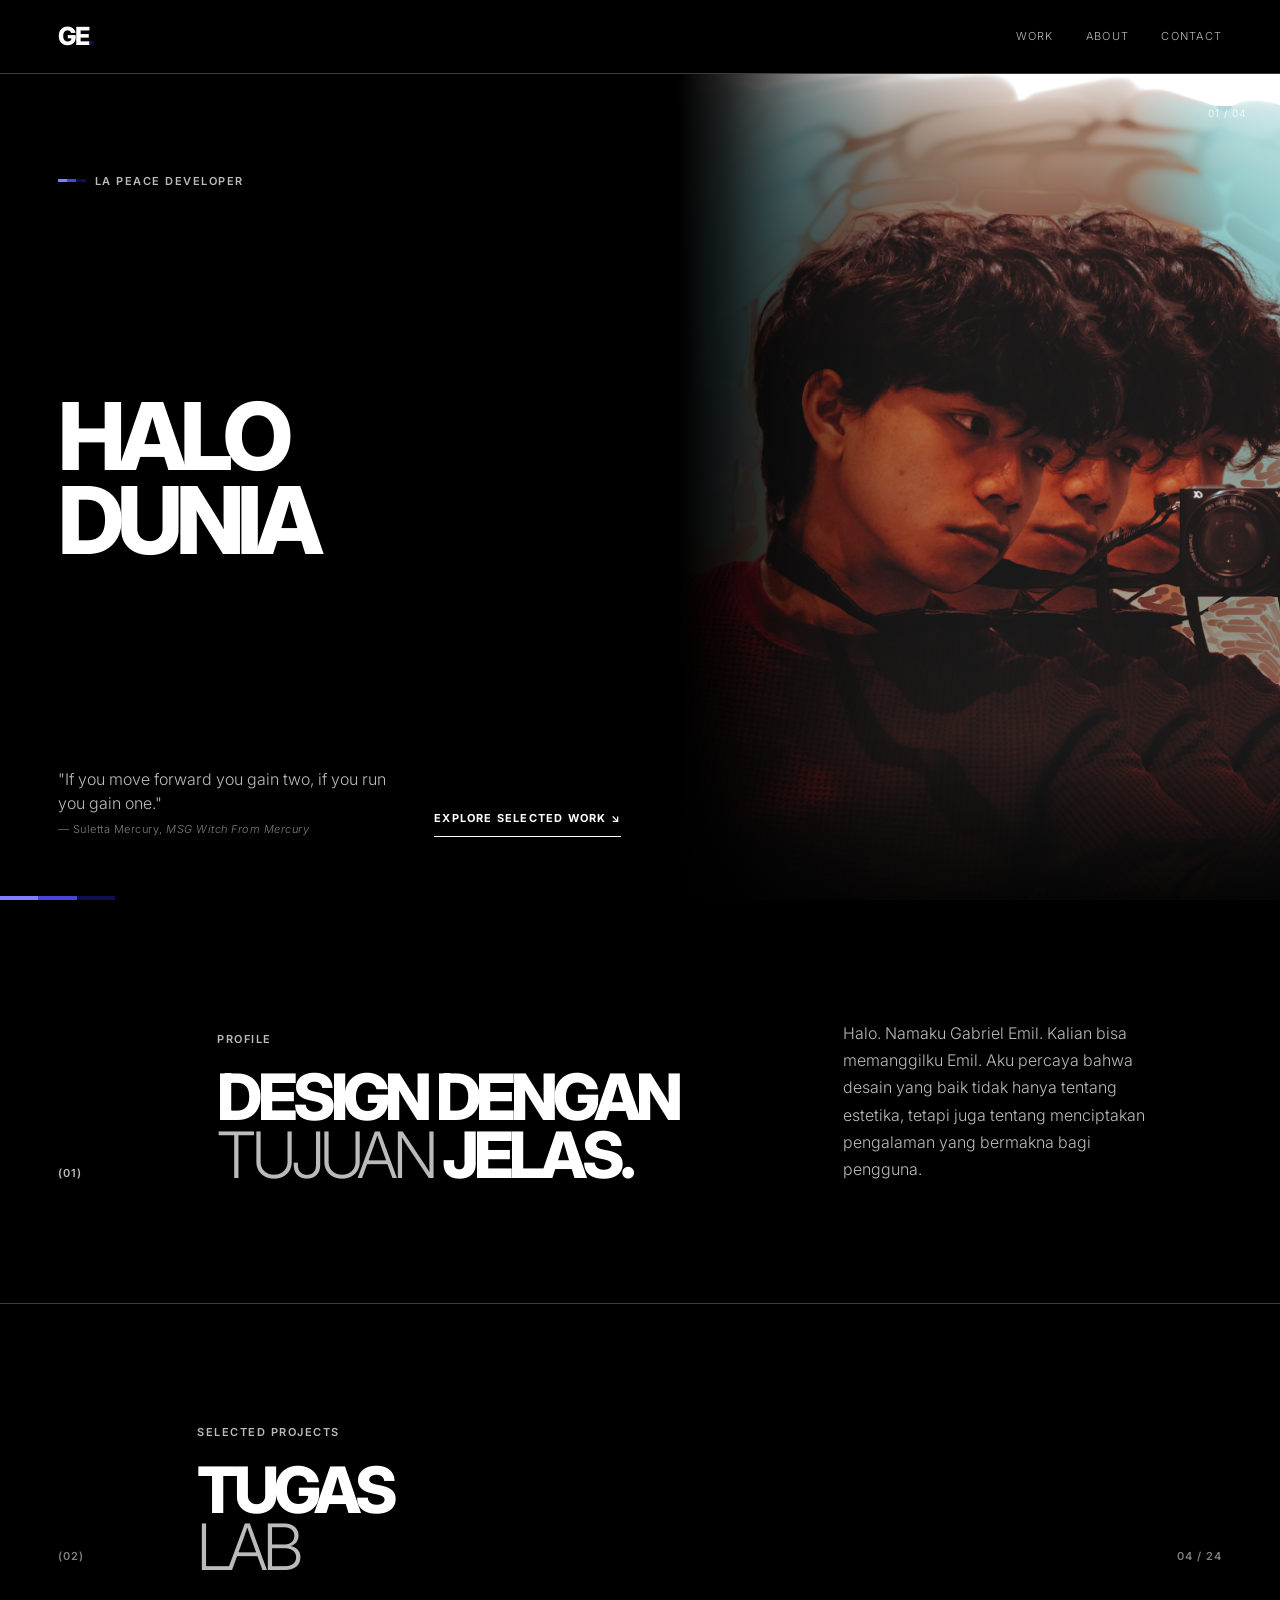
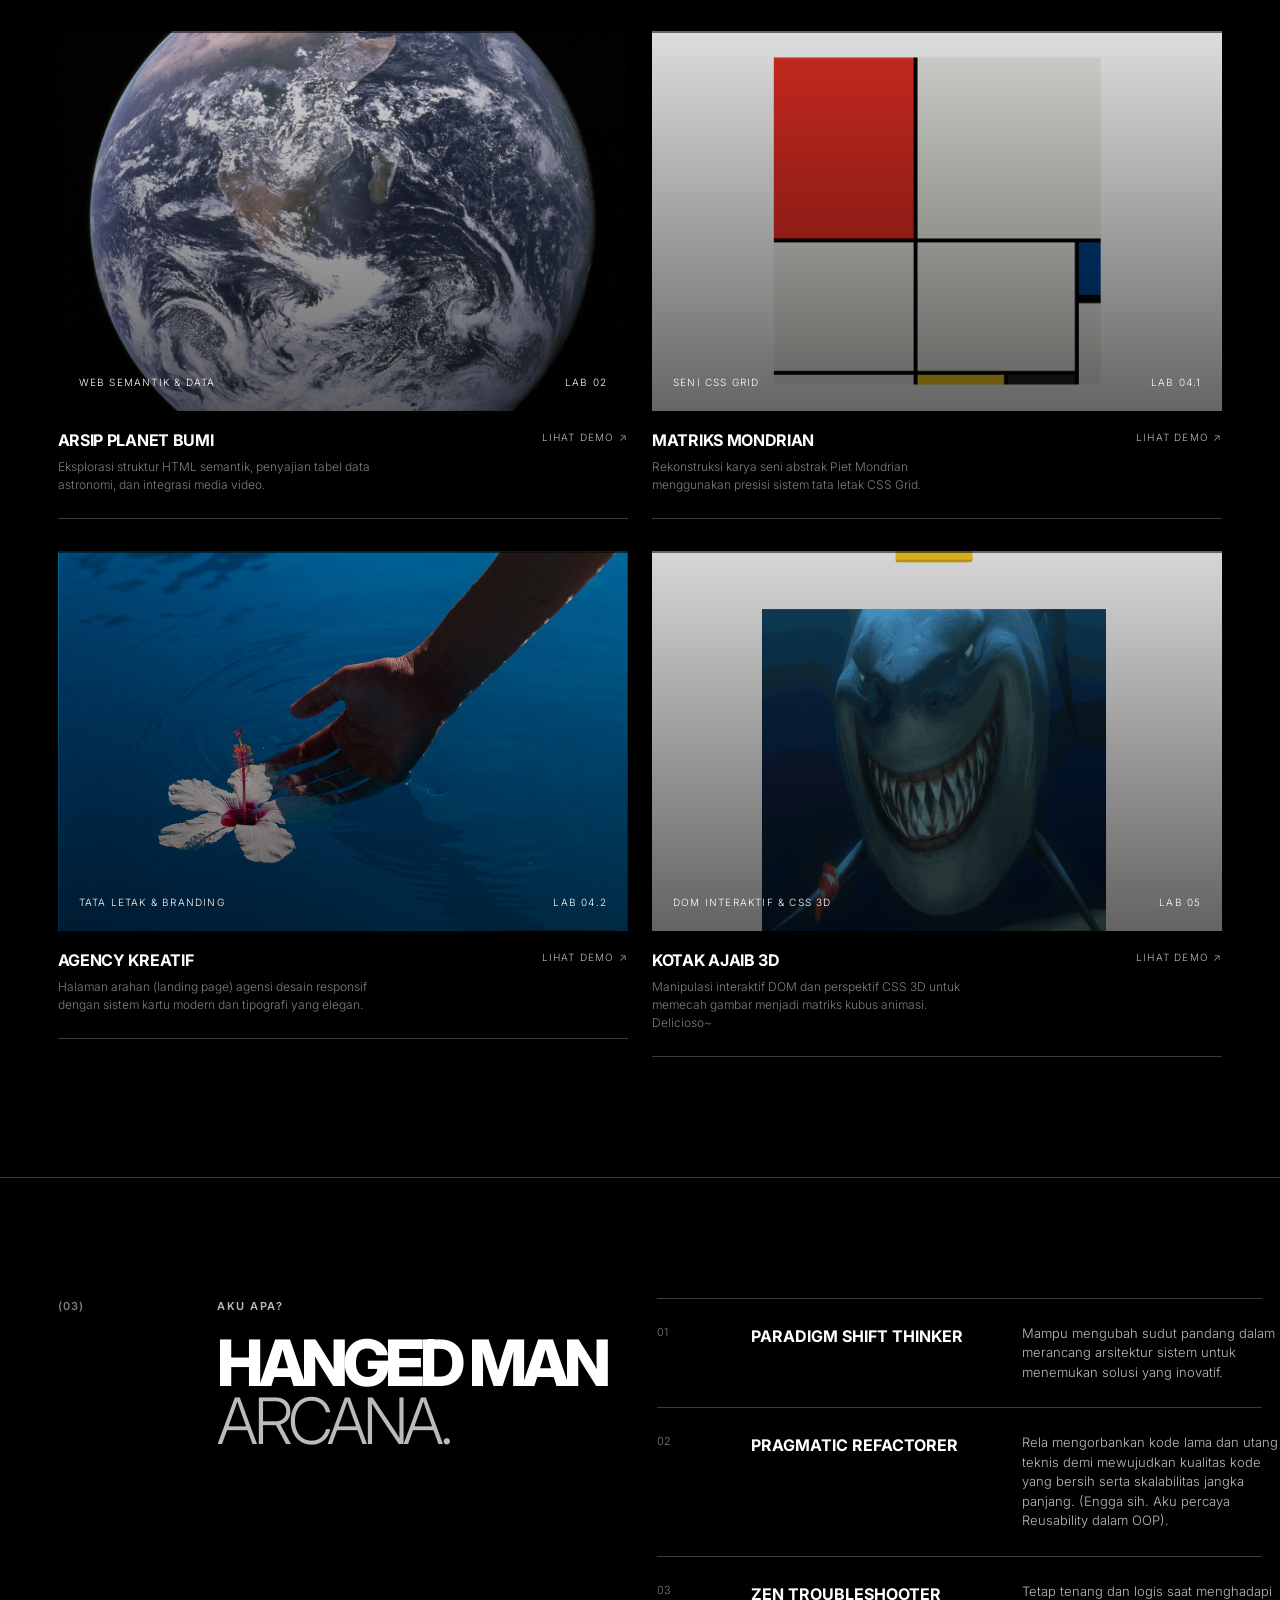
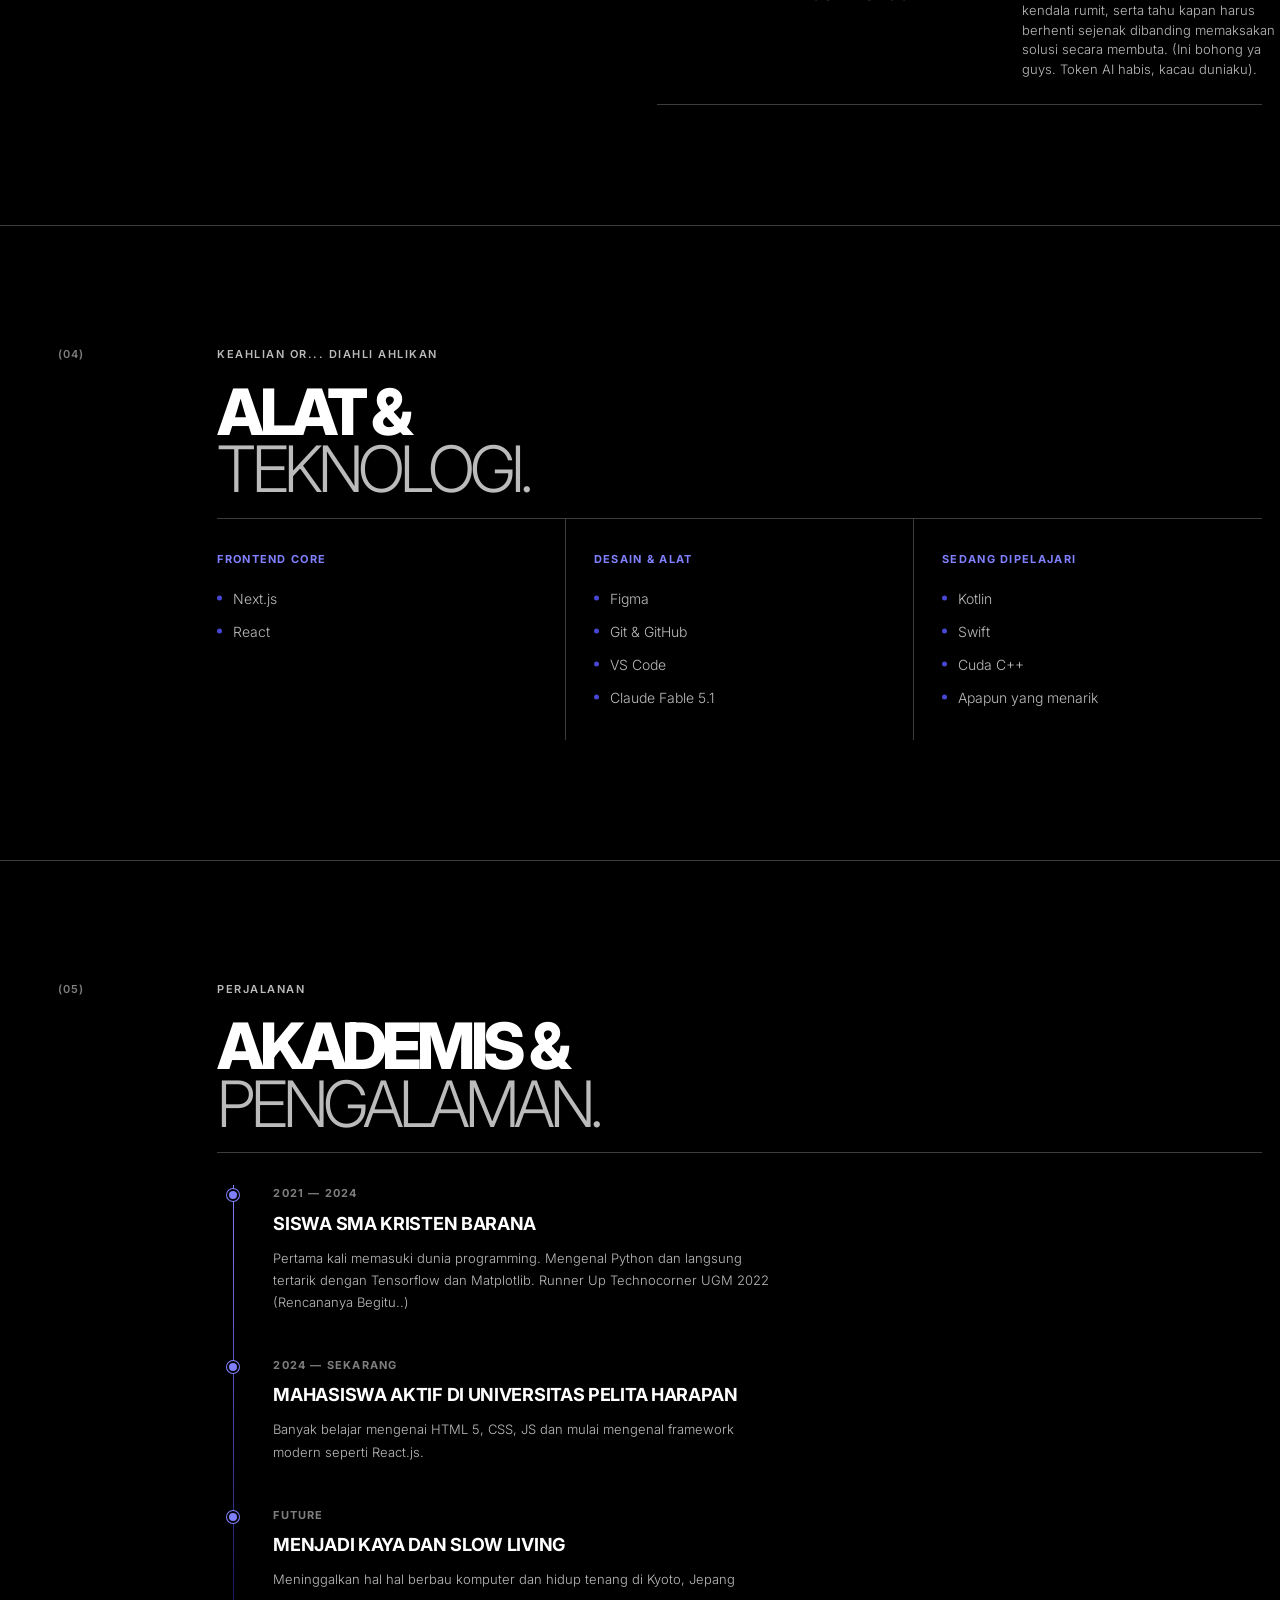
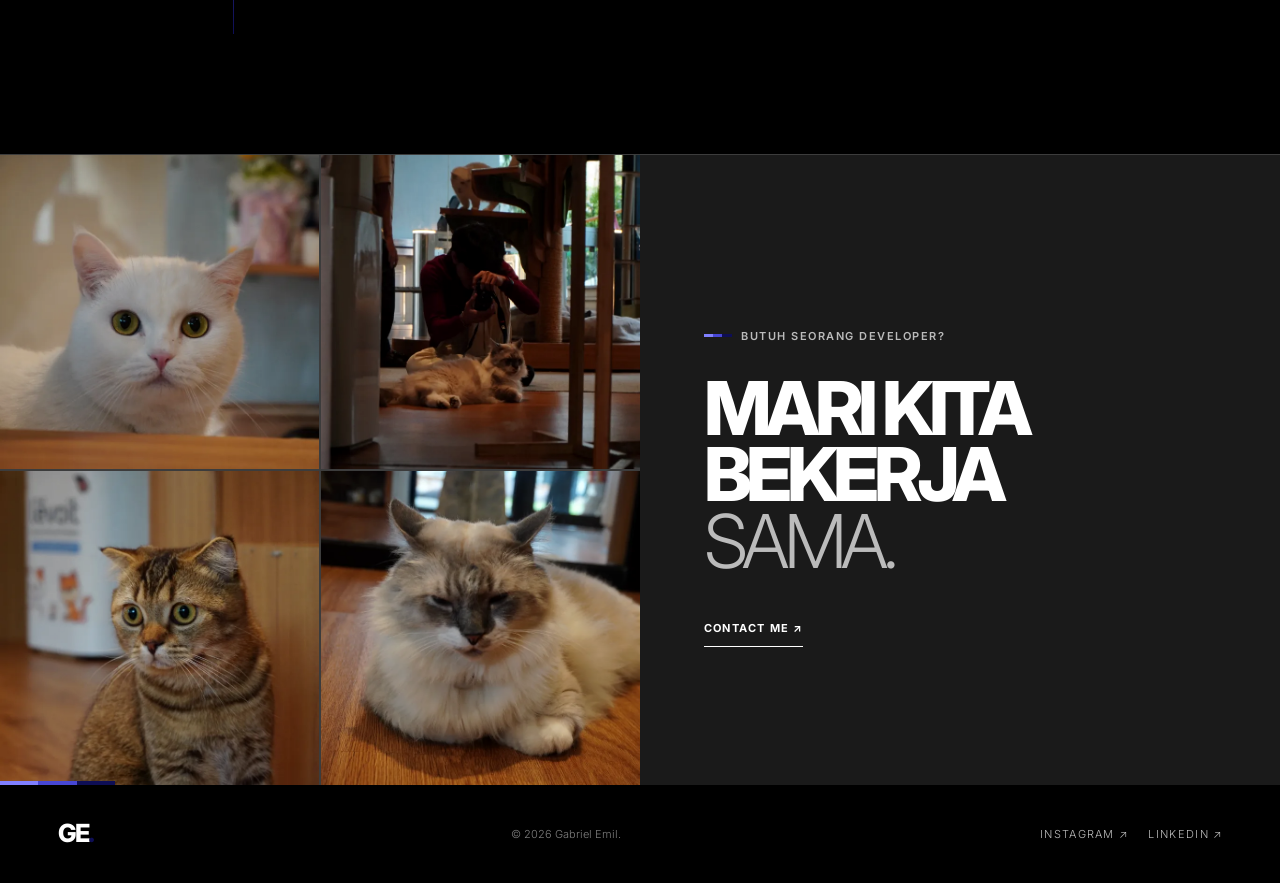
==== commit 521a592f: "On testing: !!GitHub_Desktop<main>" ====
--- a/index.html
+++ b/index.html
@@ -40,21 +40,47 @@
           </h1>
 
           <div class="hero-foot">
-            <blockquote class="quote"
+            <blockquote class="quote">
               <p>"If you move forward you gain two, if you run you gain one."</p>
               <cite>— Suletta Mercury, <span> MSG Witch From Mercury</span></cite>
             </blockquote>
+
             <a href="#work">Explore selected work ↘</a>
           </div>
         </div>
-        <div class="hero-image"><small>01 / 04</small></div>
+        <div class="hero-image">
+          <!-- Spotify Live Info (Minimalist, No Background, Aligned Left) -->
+          <div id="spotify-card" class="spotify-card" style="display: none;">
+            <div class="spotify-card-cover">
+              <img id="spotify-album-art" src="" alt="Album Art" />
+              <div class="spotify-card-eq">
+                <span></span><span></span><span></span>
+              </div>
+            </div>
+            <div class="spotify-card-meta">
+              <div class="spotify-card-badge">
+                <span class="spotify-dot"></span>
+                <span>Now Playing</span>
+              </div>
+              <a id="spotify-track-link" href="https://open.spotify.com" target="_blank" rel="noopener noreferrer" class="spotify-card-title">
+                <p id="spotify-track" class="track-title">Loading...</p>
+                <p id="spotify-artist" class="track-artist"></p>
+              </a>
+              <div class="spotify-progress-wrap">
+                <div id="spotify-progress-bar" class="spotify-progress-bar"></div>
+              </div>
+            </div>
+          </div>
+
+          <small>01 / 04</small>
+        </div>
         <div class="stripe"><b></b><b></b><b></b></div>
       </section>
       <section id="about" class="intro section">
         <p class="num">(01)</p>
         <div>
           <p class="eyebrow">Profile</p>
-          <h2>DESIGN WITH<br />A <em>DRIVING</em> PURPOSE.</h2>
+          <h2>DESIGN DENGAN<br /> <em>TUJUAN</em> JELAS.</h2>
         </div>
         <p>
           Halo. Namaku Gabriel Emil. Kalian bisa memanggilku Emil. 
@@ -67,7 +93,7 @@
           <p class="num">(02)</p>
           <div>
             <p class="eyebrow">Selected projects</p>
-            <h2>WORK IN<br /><em>MOTION.</em></h2>
+            <h2>TUGAS<br /><em>LAB</em></h2>
           </div>
           <p class="num">04 / 24</p>
         </div>
@@ -122,49 +148,128 @@
             <div>
               <div>
                 <h3>KOTAK AJAIB 3D</h3>
-                <p class="project-desc">Manipulasi interaktif DOM dan perspektif CSS 3D untuk memecah gambar menjadi matriks kubus animasi.</p>
-              </div>
-              <small>Lihat Demo ↗</small>
-            </div>
-          </a>
-        </div>
-        <a class="button" href="#contact">View all work ↗</a>
+                <p class="project-desc">Manipulasi interaktif DOM dan perspektif CSS 3D untuk memecah gambar menjadi matriks kubus animasi. Delicioso~</p>
+              </div>
+              <small>Lihat Demo ↗</small>
+            </div>
+          </a>
+        </div>
+
       </section>
       <section class="services section">
         <p class="num">(03)</p>
         <div>
-          <p class="eyebrow">What I do</p>
-          <h2>BUILT FOR<br /><em>THE NEXT LAP.</em></h2>
+          <p class="eyebrow">Aku apa?</p>
+          <h2>HANGED MAN<br /><em>ARCANA.</em></h2>
         </div>
         <div class="service-list">
           <article>
             <span>01</span>
-            <h3>Creative direction</h3>
+            <h3>Paradigm Shift Thinker</h3>
             <p>
-              Turning a clear point of view into a visual system with traction.
+              Mampu mengubah sudut pandang dalam merancang arsitektur sistem untuk menemukan solusi yang inovatif.
             </p>
           </article>
           <article>
             <span>02</span>
-            <h3>Digital design</h3>
+            <h3>Pragmatic Refactorer</h3>
             <p>
-              Editorial interfaces made to feel direct, useful, and
-              unmistakable.
+              Rela mengorbankan kode lama dan utang teknis demi mewujudkan kualitas kode yang bersih serta skalabilitas jangka panjang.
+              (Engga sih. Aku percaya Reusability dalam OOP).
             </p>
           </article>
           <article>
             <span>03</span>
-            <h3>Development</h3>
-            <p>Fast, considered frontend builds that keep the idea intact.</p>
+            <h3>Zen Troubleshooter</h3>
+            <p>Tetap tenang dan logis saat menghadapi kendala rumit, serta tahu kapan harus berhenti sejenak dibanding memaksakan solusi secara membuta.
+               (Ini bohong ya guys. Token AI habis, kacau duniaku).
+            </p>
           </article>
         </div>
       </section>
+
+      <!-- SECTION TAMBAHAN 1: TECH STACK -->
+      <section id="skills" class="skills section">
+        <p class="num">(04)</p>
+        <div>
+          <p class="eyebrow">Keahlian or... diahli ahlikan</p>
+          <h2>ALAT &<br /><em>TEKNOLOGI.</em></h2>
+        </div>
+        <div class="skills-grid">
+          <div class="skill-group">
+            <p class="skill-label">Frontend Core</p>
+            <ul class="skill-list">
+              <li>Next.js</li>
+              <li>React</li>
+            </ul>
+          </div>
+          <div class="skill-group">
+            <p class="skill-label">Desain & Alat</p>
+            <ul class="skill-list">
+              <li>Figma</li>
+              <li>Git & GitHub</li>
+              <li>VS Code</li>
+              <li>Claude Fable 5.1</li>
+            </ul>
+          </div>
+          <div class="skill-group">
+            <p class="skill-label">Sedang Dipelajari</p>
+            <ul class="skill-list">
+              <li>Kotlin</li>
+              <li>Swift</li>
+              <li>Cuda C++</li>
+              <li>Apapun yang menarik</li>
+            </ul>
+          </div>
+        </div>
+      </section>
+
+      <!-- SECTION TAMBAHAN 2: PENDIDIKAN / PERJALANAN -->
+      <section id="education" class="education section">
+        <p class="num">(05)</p>
+        <div>
+          <p class="eyebrow">Perjalanan</p>
+          <h2>AKADEMIS &<br /><em>PENGALAMAN.</em></h2>
+        </div>
+        <div class="timeline">
+          <div class="timeline-item">
+            <div class="timeline-dot"></div>
+            <div class="timeline-content">
+              <p class="timeline-year">2021 — 2024</p>
+              <h3>Siswa SMA KRISTEN BARANA</h3>
+              <p class="timeline-desc">Pertama kali memasuki dunia programming. Mengenal Python dan langsung tertarik dengan Tensorflow dan Matplotlib. Runner Up Technocorner UGM 2022 (Rencananya Begitu..)</p>
+            </div>
+          </div>
+          <div class="timeline-item">
+            <div class="timeline-dot"></div>
+            <div class="timeline-content">
+              <p class="timeline-year">2024 — Sekarang</p>
+              <h3>Mahasiswa Aktif di Universitas Pelita Harapan</h3>
+              <p class="timeline-desc">Banyak belajar mengenai HTML 5, CSS, JS dan mulai mengenal framework modern seperti React.js.</p>
+            </div>
+          </div>
+          <div class="timeline-item">
+            <div class="timeline-dot"></div>
+            <div class="timeline-content">
+              <p class="timeline-year">Future</p>
+              <h3>Menjadi kaya dan Slow Living</h3>
+              <p class="timeline-desc">Meninggalkan hal hal berbau komputer dan hidup tenang di Kyoto, Jepang</p>
+            </div>
+          </div>
+        </div>
+      </section>
+
       <section id="contact" class="contact">
-        <div class="contact-image"></div>
+        <div class="contact-gallery">
+          <div class="gallery-item" style="background-image: url('assets/cat-1.webp');"></div>
+          <div class="gallery-item" style="background-image: url('assets/cat-2.webp');"></div>
+          <div class="gallery-item" style="background-image: url('assets/cat-3.webp');"></div>
+          <div class="gallery-item" style="background-image: url('assets/cat-4.webp');"></div>
+        </div>
         <div class="contact-copy">
-          <p class="eyebrow"><i></i>Have a project in mind?</p>
-          <h2>LET'S MAKE<br />SOMETHING <em>MOVE.</em></h2>
-          <a href="mailto:hello@gabrielemil.com">hello@gabrielemil.com ↗</a>
+          <p class="eyebrow"><i></i>Butuh seorang developer?</p>
+          <h2>MARI KITA<br />BEKERJA <em>SAMA.</em></h2>
+          <a href="mailto:gabrielcorporate02@gmail.com">CONTACT ME ↗</a>
         </div>
         <div class="stripe"><b></b><b></b><b></b></div>
       </section>
--- a/style.css
+++ b/style.css
@@ -216,7 +216,7 @@
   color: var(--body);
   line-height: 1.7;
 }
-.hero-foot a,
+.hero-foot a:not(.spotify-widget),
 .contact-copy > a {
   color: #fff;
   text-transform: uppercase;
@@ -227,6 +227,135 @@
   padding-bottom: 10px;
   border-bottom: 1px solid #fff;
   white-space: nowrap;
+}
+
+/* ========================================
+   Spotify Live Status (Minimalist, No Background, Bottom-Right)
+   ======================================== */
+.spotify-card {
+  position: absolute;
+  bottom: 7vh;
+  right: 4.5vw;
+  display: flex;
+  align-items: center;
+  gap: 14px;
+  background: transparent;
+  border: none;
+  box-shadow: none;
+  padding: 0;
+  margin: 0;
+  max-width: 320px;
+  z-index: 5;
+  transition: opacity 0.3s ease, transform 0.3s ease;
+}
+
+.spotify-card-cover {
+  position: relative;
+  width: 44px;
+  height: 44px;
+  border: 1px solid var(--line);
+  overflow: hidden;
+  flex-shrink: 0;
+  background: #000;
+}
+.spotify-card-cover img {
+  width: 100%;
+  height: 100%;
+  object-fit: cover;
+  display: block;
+}
+.spotify-card-eq {
+  position: absolute;
+  inset: 0;
+  background: rgba(0, 0, 0, 0.45);
+  display: flex;
+  align-items: center;
+  justify-content: center;
+  gap: 2.5px;
+}
+.spotify-card-eq span {
+  width: 2.5px;
+  height: 12px;
+  background: var(--lblue);
+  border-radius: 1px;
+  animation: eqBounce 1.2s ease-in-out infinite alternate;
+}
+.spotify-card-eq span:nth-child(1) { animation-delay: 0.1s; height: 8px; }
+.spotify-card-eq span:nth-child(2) { animation-delay: 0.35s; height: 14px; }
+.spotify-card-eq span:nth-child(3) { animation-delay: 0.2s; height: 10px; }
+
+@keyframes eqBounce {
+  0% { transform: scaleY(0.3); }
+  100% { transform: scaleY(1.1); }
+}
+
+.spotify-card-meta {
+  flex: 1;
+  min-width: 0;
+}
+.spotify-card-badge {
+  display: flex;
+  align-items: center;
+  gap: 6px;
+  font-size: 9px;
+  font-weight: 700;
+  letter-spacing: 1.2px;
+  text-transform: uppercase;
+  color: var(--lblue);
+  margin-bottom: 2px;
+}
+.spotify-dot {
+  width: 5px;
+  height: 5px;
+  border-radius: 50%;
+  background: var(--lblue);
+  box-shadow: 0 0 6px var(--lblue);
+  animation: pulseDot 1.5s infinite;
+}
+@keyframes pulseDot {
+  0%, 100% { opacity: 1; transform: scale(1); }
+  50% { opacity: 0.4; transform: scale(0.85); }
+}
+.spotify-card-title {
+  text-decoration: none;
+  display: block;
+}
+.spotify-card-title .track-title {
+  font-size: 13px;
+  font-weight: 700;
+  color: #fff;
+  margin: 0;
+  white-space: nowrap;
+  overflow: hidden;
+  text-overflow: ellipsis;
+  letter-spacing: -0.2px;
+  transition: color 0.2s ease;
+}
+.spotify-card-title:hover .track-title {
+  color: var(--lblue);
+}
+.spotify-card-title .track-artist {
+  font-size: 11px;
+  color: var(--muted);
+  margin: 1px 0 0;
+  white-space: nowrap;
+  overflow: hidden;
+  text-overflow: ellipsis;
+}
+
+/* Progress Bar */
+.spotify-progress-wrap {
+  width: 140px;
+  height: 2px;
+  background: rgba(255, 255, 255, 0.12);
+  margin-top: 6px;
+  overflow: hidden;
+}
+.spotify-progress-bar {
+  width: 0%;
+  height: 100%;
+  background: linear-gradient(90deg, var(--lblue), var(--blue));
+  transition: width 0.5s linear;
 }
 .hero-image {
   min-height: 640px;
@@ -410,7 +539,7 @@
    ======================================== */
 .services {
   display: grid;
-  grid-template-columns: 12% 44% 44%;
+  grid-template-columns: 12% 36% 52%;
   gap: 20px;
 }
 .service-list {
@@ -438,6 +567,135 @@
   color: var(--body);
 }
 /* ========================================
+   Skills / Tech Stack section
+   ======================================== */
+.skills {
+  display: grid;
+  grid-template-columns: 12% 44% 44%;
+  gap: 20px;
+}
+.skills-grid {
+  grid-column: 2 / -1;
+  display: grid;
+  grid-template-columns: repeat(3, 1fr);
+  gap: 0;
+  border-top: 1px solid var(--line);
+}
+.skill-group {
+  padding: 32px 28px 32px 0;
+  border-right: 1px solid var(--line);
+}
+.skill-group:last-child {
+  border-right: none;
+  padding-left: 28px;
+  padding-right: 0;
+}
+.skill-group:not(:first-child) {
+  padding-left: 28px;
+}
+.skill-label {
+  font-size: 11px;
+  font-weight: 700;
+  letter-spacing: 1.3px;
+  text-transform: uppercase;
+  color: var(--lblue);
+  margin: 0 0 20px 0;
+}
+.skill-list {
+  list-style: none;
+  margin: 0;
+  padding: 0;
+  display: flex;
+  flex-direction: column;
+  gap: 12px;
+}
+.skill-list li {
+  font-size: 14px;
+  color: var(--body);
+  padding-left: 16px;
+  position: relative;
+}
+.skill-list li::before {
+  content: '';
+  position: absolute;
+  left: 0;
+  top: 50%;
+  transform: translateY(-50%);
+  width: 5px;
+  height: 5px;
+  border-radius: 50%;
+  background: var(--blue);
+}
+/* ========================================
+   Education / Timeline section
+   ======================================== */
+.education {
+  display: grid;
+  grid-template-columns: 12% 44% 44%;
+  gap: 20px;
+}
+.timeline {
+  grid-column: 2 / -1;
+  border-top: 1px solid var(--line);
+  padding-top: 32px;
+  display: flex;
+  flex-direction: column;
+  gap: 0;
+  position: relative;
+}
+.timeline::before {
+  content: '';
+  position: absolute;
+  left: 16px;
+  top: 32px;
+  bottom: 0;
+  width: 1px;
+  background: linear-gradient(180deg, var(--lblue), var(--red));
+}
+.timeline-item {
+  display: grid;
+  grid-template-columns: 32px 1fr;
+  gap: 24px;
+  padding-bottom: 44px;
+  position: relative;
+  align-items: start;
+}
+.timeline-dot {
+  width: 12px;
+  height: 12px;
+  border-radius: 50%;
+  background: var(--lblue);
+  border: 2px solid var(--canvas);
+  box-shadow: 0 0 0 1px var(--lblue);
+  margin-top: 4px;
+  justify-self: center;
+  flex-shrink: 0;
+  position: relative;
+  z-index: 1;
+}
+.timeline-year {
+  font-size: 11px;
+  font-weight: 700;
+  letter-spacing: 1.2px;
+  text-transform: uppercase;
+  color: var(--muted);
+  margin: 0 0 8px 0;
+}
+.timeline-content h3 {
+  font-size: 18px;
+  font-weight: 700;
+  margin: 0 0 10px 0;
+  letter-spacing: -0.3px;
+  text-transform: uppercase;
+}
+.timeline-desc {
+  font-size: 13px;
+  color: var(--body);
+  line-height: 1.7;
+  margin: 0;
+  max-width: 500px;
+}
+/* ========================================
    Contact and footer
    ======================================== */
 .contact {
@@ -446,9 +704,27 @@
   grid-template-columns: 1fr 1fr;
   position: relative;
 }
-.contact-image {
-  background: url("https://images.unsplash.com/photo-1504215680853-026ed2a45def?auto=format&fit=crop&w=1400&q=85")
-    center/cover;
+.contact-gallery {
+  display: grid;
+  grid-template-columns: 1fr 1fr;
+  grid-template-rows: 1fr 1fr;
+  gap: 2px;
+  background: var(--line);
+  min-height: 630px;
+  overflow: hidden;
+}
+.gallery-item {
+  width: 100%;
+  height: 100%;
+  background-size: cover;
+  background-position: center;
+  filter: grayscale(15%) contrast(1.05);
+  transition: transform 0.4s ease, filter 0.4s ease;
+}
+.gallery-item:hover {
+  transform: scale(1.04);
+  filter: grayscale(0%) contrast(1.1);
+  z-index: 2;
 }
 .contact-copy {
   background: var(--surface);
@@ -570,6 +846,9 @@
     flex-direction: column;
     text-shadow: 0 2px 12px rgba(0, 0, 0, 0.8);
   }
+  .spotify-card {
+    display: none !important;
+  }
   .hero .stripe {
     z-index: 3;
   }
@@ -603,11 +882,34 @@
   .service-list p {
     grid-column: 2;
   }
+  .skills,
+  .education {
+    grid-template-columns: 1fr;
+    gap: 28px;
+  }
+  .skills-grid {
+    grid-column: 1;
+    grid-template-columns: 1fr;
+  }
+  .skill-group,
+  .skill-group:not(:first-child),
+  .skill-group:last-child {
+    padding: 20px 0;
+    border-right: none;
+    border-bottom: 1px solid var(--line);
+  }
+  .skill-group:last-child {
+    border-bottom: none;
+  }
+  .timeline {
+    grid-column: 1;
+  }
   .contact {
     display: block;
   }
-  .contact-image {
-    height: 310px;
+  .contact-gallery {
+    min-height: 340px;
+    height: 340px;
   }
   .contact-copy {
     padding: 78px 6vw;
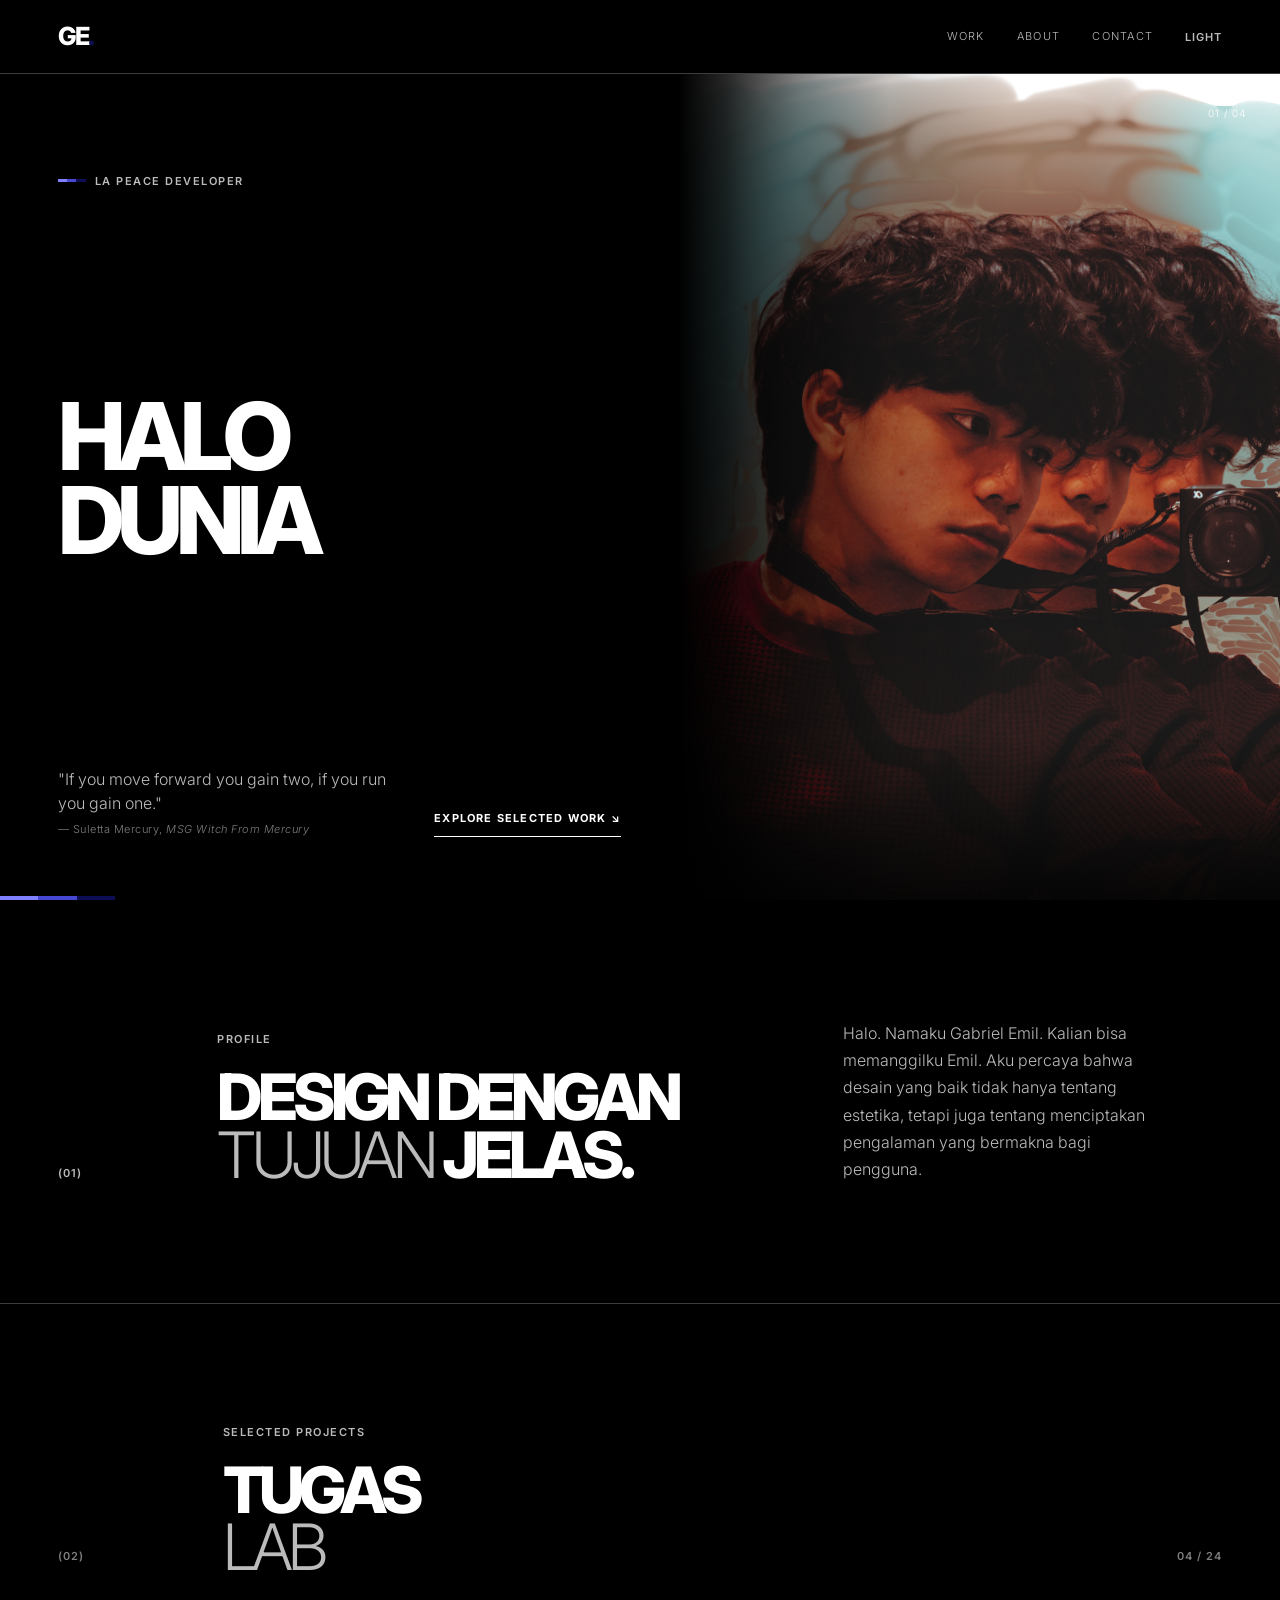
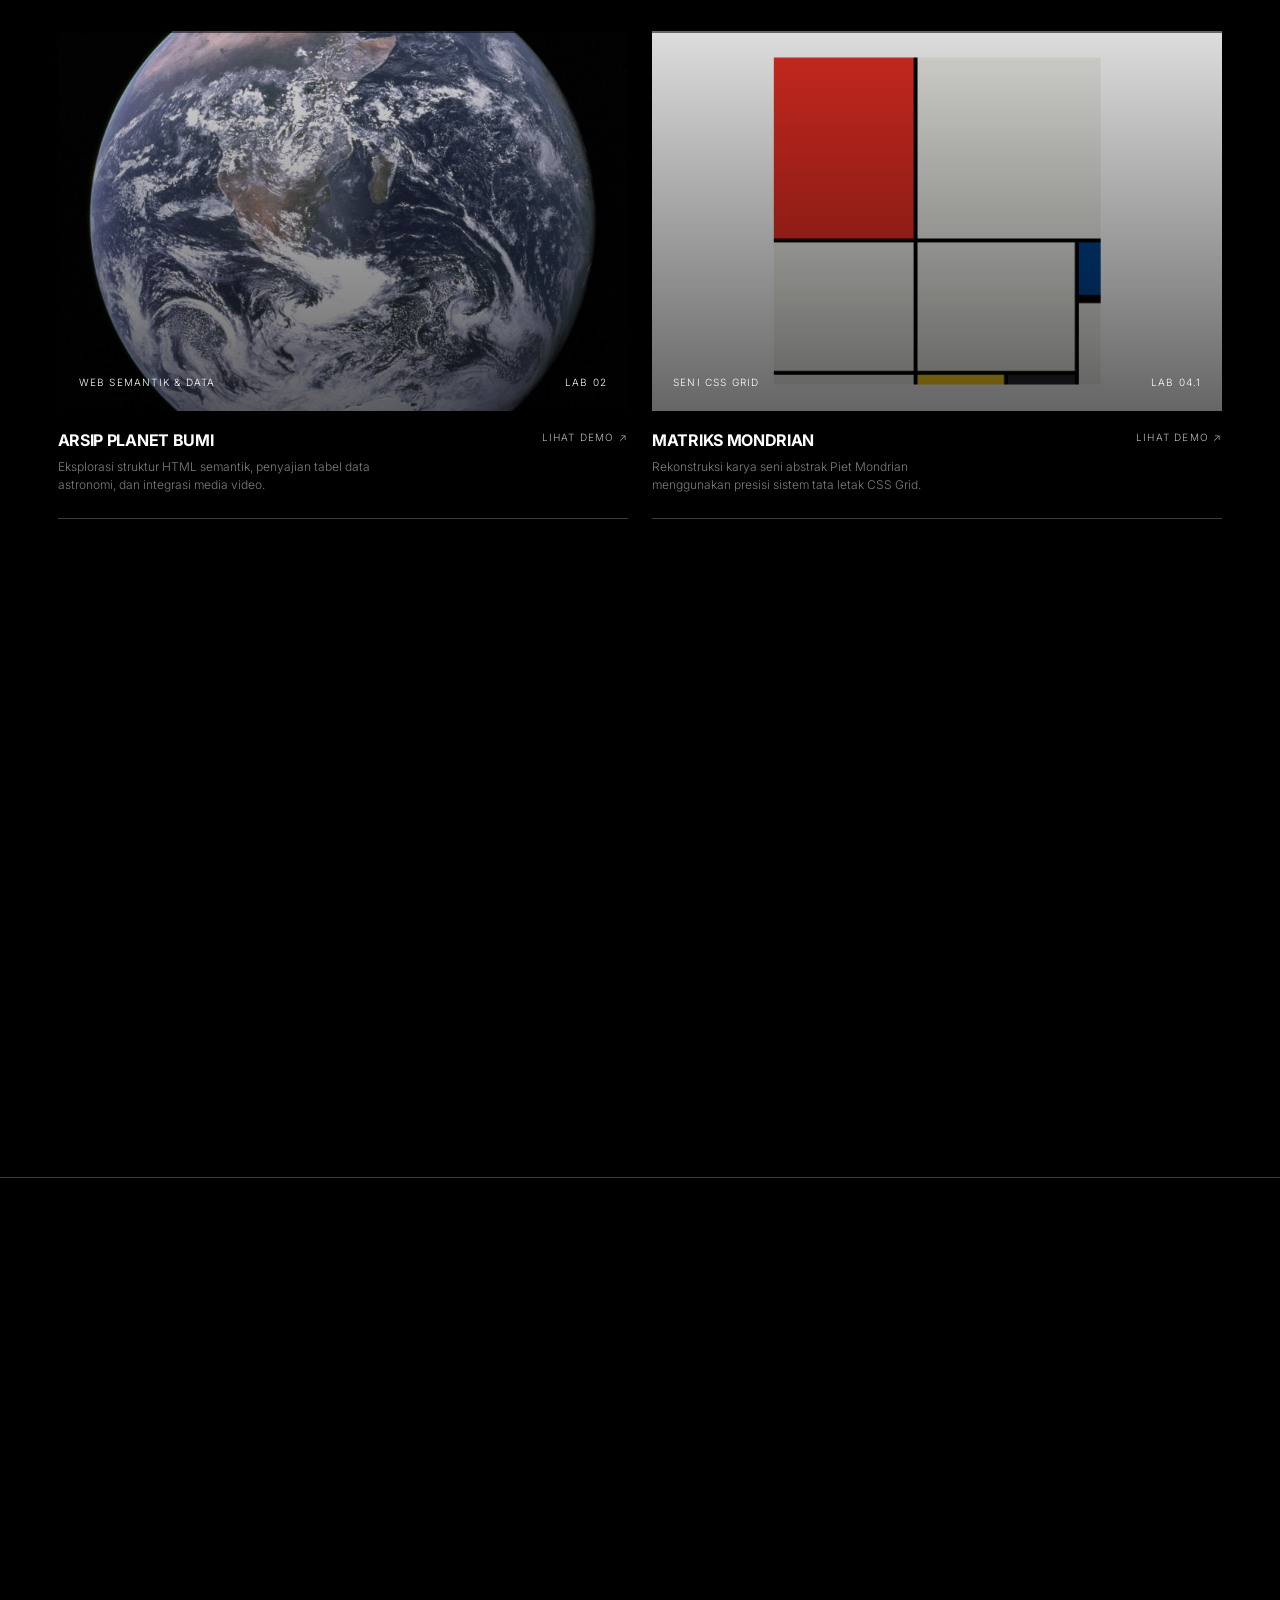
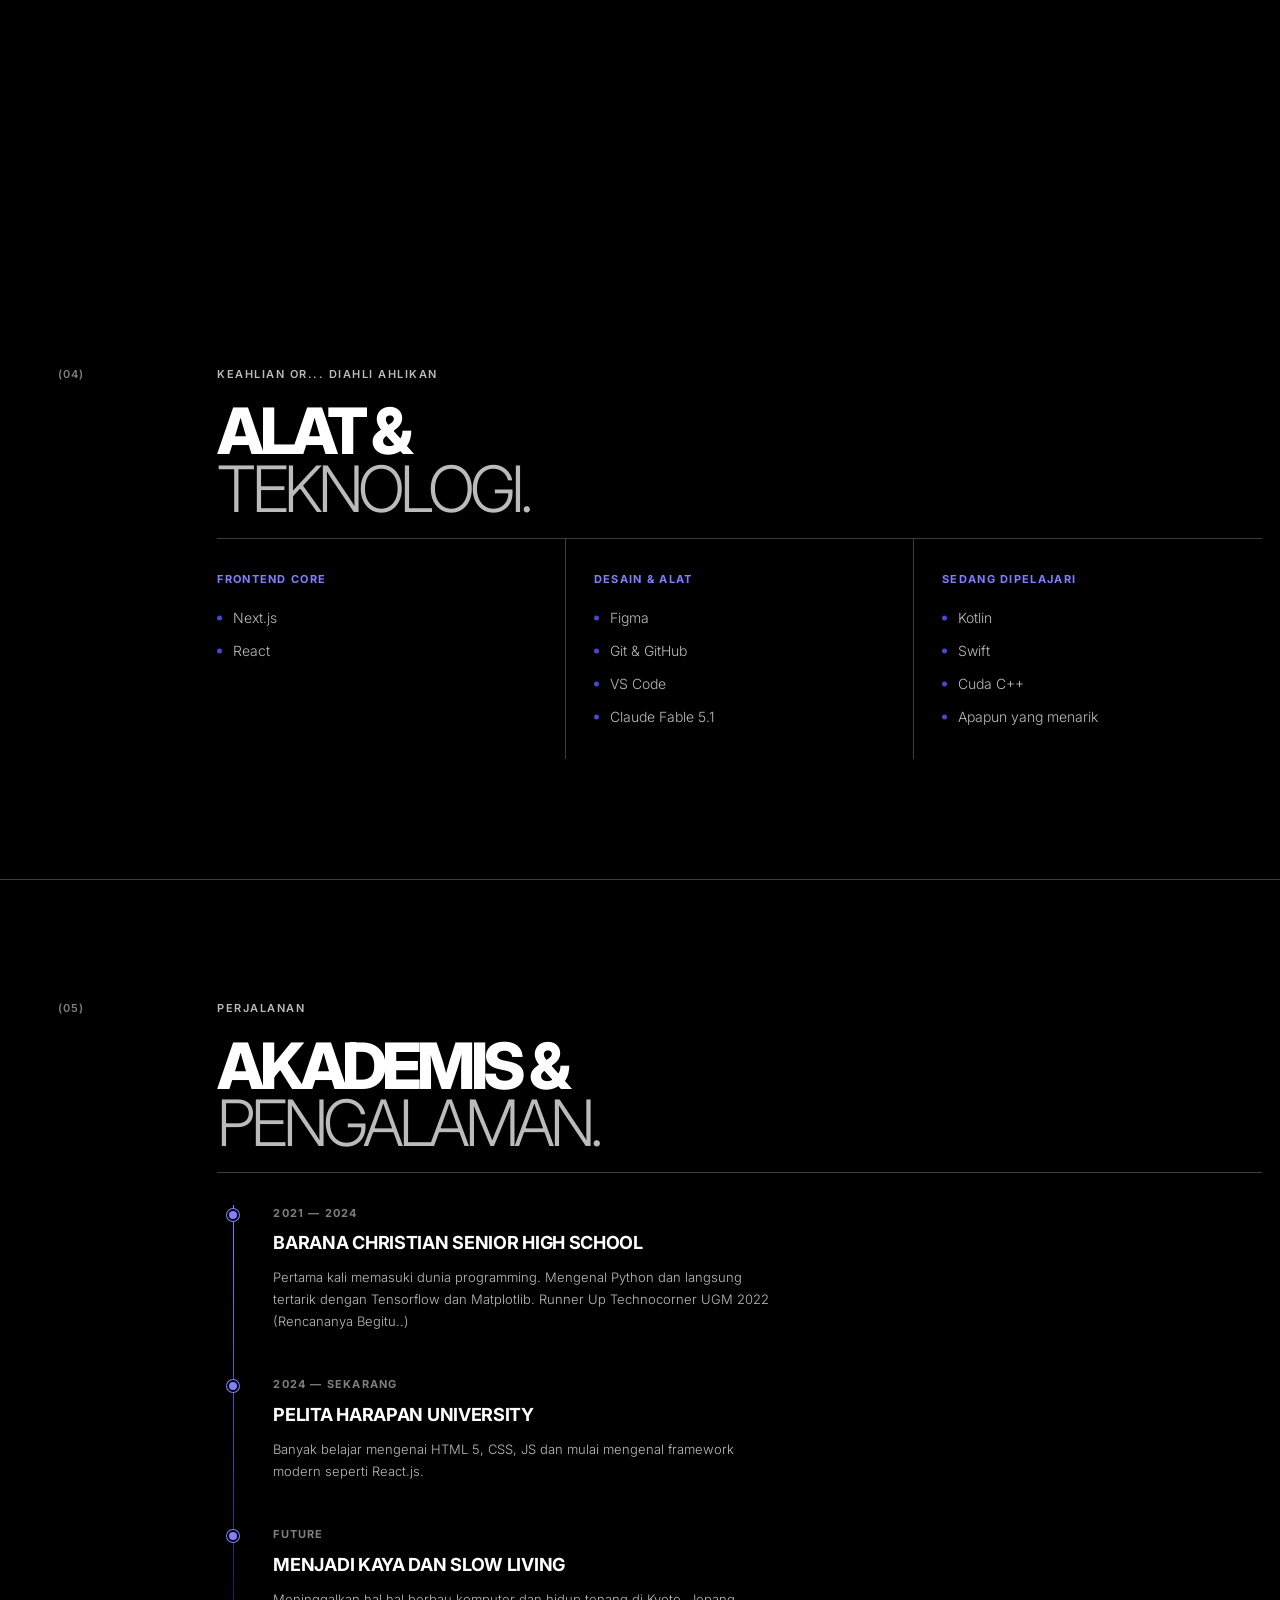
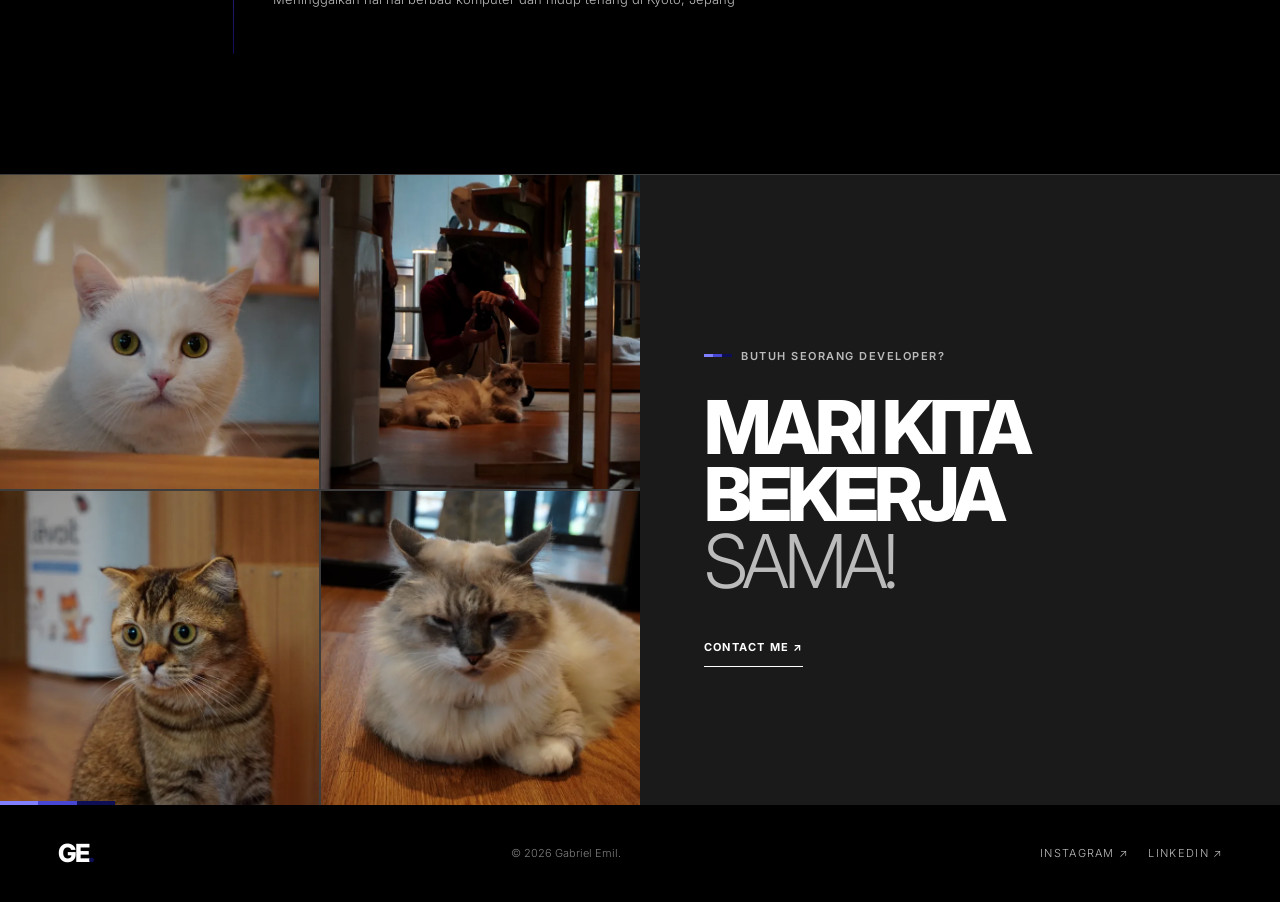
==== commit 5a59389f: "Add light mode and scroll animations" ====
--- a/index.html
+++ b/index.html
@@ -23,6 +23,9 @@
         <a href="#work">Work</a><a href="#about">About</a
         ><a href="#contact">Contact</a>
       </nav>
+      <button class="theme-toggle" type="button" aria-label="Switch to light mode">
+        Light
+      </button>
       <button aria-label="Open navigation" aria-expanded="false">Menu</button>
     </header>
     <main id="top">
@@ -236,7 +239,7 @@
             <div class="timeline-dot"></div>
             <div class="timeline-content">
               <p class="timeline-year">2021 — 2024</p>
-              <h3>Siswa SMA KRISTEN BARANA</h3>
+              <h3>BARANA CHRISTIAN SENIOR HIGH SCHOOL</h3>
               <p class="timeline-desc">Pertama kali memasuki dunia programming. Mengenal Python dan langsung tertarik dengan Tensorflow dan Matplotlib. Runner Up Technocorner UGM 2022 (Rencananya Begitu..)</p>
             </div>
           </div>
@@ -244,7 +247,7 @@
             <div class="timeline-dot"></div>
             <div class="timeline-content">
               <p class="timeline-year">2024 — Sekarang</p>
-              <h3>Mahasiswa Aktif di Universitas Pelita Harapan</h3>
+              <h3>PELITA HARAPAN UNIVERSITY</h3>
               <p class="timeline-desc">Banyak belajar mengenai HTML 5, CSS, JS dan mulai mengenal framework modern seperti React.js.</p>
             </div>
           </div>
@@ -268,7 +271,7 @@
         </div>
         <div class="contact-copy">
           <p class="eyebrow"><i></i>Butuh seorang developer?</p>
-          <h2>MARI KITA<br />BEKERJA <em>SAMA.</em></h2>
+          <h2>MARI KITA<br />BEKERJA <em>SAMA!</em></h2>
           <a href="mailto:gabrielcorporate02@gmail.com">CONTACT ME ↗</a>
         </div>
         <div class="stripe"><b></b><b></b><b></b></div>
--- a/style.css
+++ b/style.css
@@ -58,6 +58,7 @@
 nav {
   display: flex;
   gap: 32px;
+  margin-left: auto;
 }
 nav a,
 footer a {
@@ -74,6 +75,22 @@
 }
 button {
   display: none;
+}
+.theme-toggle {
+  display: block;
+  margin-left: 32px;
+  margin-right: 0;
+  padding: 0;
+  background: transparent;
+  border: 0;
+  color: var(--body);
+  cursor: pointer;
+  font: 600 11px Inter, Arial, sans-serif;
+  letter-spacing: 1px;
+  text-transform: uppercase;
+}
+.theme-toggle:hover {
+  color: var(--white);
 }
 /* ========================================
    Hero section
@@ -432,6 +449,9 @@
   align-items: end;
   margin-bottom: 55px;
 }
+.title > div {
+  margin-left: 2vw;
+}
 /* ========================================
    Selected projects
    ======================================== */
@@ -539,15 +559,133 @@
    ======================================== */
 .services {
   display: grid;
-  grid-template-columns: 12% 36% 52%;
+  grid-template-columns: 12fr 36fr 52fr;
   gap: 20px;
+  position: relative;
+  isolation: isolate;
+  overflow: hidden;
+}
+.services::before {
+  content: "";
+  position: absolute;
+  inset: 0 4.5vw 0 0;
+  z-index: -1;
+  background:
+    linear-gradient(
+      90deg,
+      var(--canvas) 0%,
+      rgba(0, 0, 0, 0.92) 38%,
+      rgba(0, 0, 0, 0.72) 72%,
+      rgba(0, 0, 0, 0.82) 100%
+    ),
+    url("assets/hanged-man-arcana.jpg") right center / min(34vw, 520px) auto no-repeat;
+  opacity: 0.42;
+  pointer-events: none;
+}
+
+/* ========================================
+   Light mode
+   ======================================== */
+body.light-mode {
+  --body: #454545;
+  --muted: #686868;
+  --line: #d8d8d8;
+  --canvas: #f5f5f2;
+  --surface: #e9e9e5;
+  --white: #111;
+  background: var(--canvas);
+  color: var(--white);
+}
+body.light-mode header,
+body.light-mode .contact-copy,
+body.light-mode header nav {
+  background: var(--canvas);
+}
+body.light-mode .brand,
+body.light-mode h1,
+body.light-mode h2,
+body.light-mode h3,
+body.light-mode .project,
+body.light-mode .hero-foot a:not(.spotify-widget),
+body.light-mode .contact-copy > a,
+body.light-mode nav a:hover,
+body.light-mode footer a:hover {
+  color: var(--white);
+}
+body.light-mode .hero-foot a:not(.spotify-widget),
+body.light-mode .contact-copy > a {
+  border-color: var(--white);
+}
+body.light-mode .theme-toggle {
+  color: var(--body);
+}
+body.light-mode .hero-image {
+  background: url("assets/hero-portrait.png") center/cover no-repeat;
+}
+body.light-mode .services::before {
+  background:
+    linear-gradient(
+      90deg,
+      var(--canvas) 0%,
+      rgba(245, 245, 242, 0.28) 38%,
+      rgba(245, 245, 242, 0.08) 72%,
+      rgba(245, 245, 242, 0.18) 100%
+    ),
+    url("assets/hanged-man-arcana.jpg") right center / min(34vw, 520px) auto no-repeat;
+  opacity: 0.28;
+}
+body.light-mode .spotify-card-cover {
+  background: var(--surface);
+}
+body.light-mode .spotify-card-title .track-title,
+body.light-mode .spotify-card-title .track-artist {
+  color: #fff;
+}
+body.light-mode .spotify-card-eq {
+  background: rgba(245, 245, 242, 0.42);
+}
+body.light-mode .spotify-progress-wrap {
+  background: rgba(17, 17, 17, 0.12);
+}
+body.light-mode .button {
+  color: var(--white);
+  border-color: var(--white);
+}
+body.light-mode header button:not(.theme-toggle) {
+  color: var(--white);
+}
+
+/* ========================================
+   Scroll reveal
+   ======================================== */
+.reveal-on-scroll {
+  opacity: 0;
+  transform: translateY(22px);
+  transition: opacity 0.7s ease, transform 0.7s ease;
+}
+.reveal-on-scroll.is-visible {
+  opacity: 1;
+  transform: translateY(0);
+}
+@media (prefers-reduced-motion: reduce) {
+  .reveal-on-scroll {
+    opacity: 1;
+    transform: none;
+    transition: none;
+  }
+}
+.services > :nth-child(-n + 2) {
+  padding-left: 2vw;
+}
+.services > :nth-child(2) {
+  padding-left: 0;
 }
 .service-list {
   border-top: 1px solid var(--line);
 }
 .service-list article {
   display: grid;
-  grid-template-columns: 14% 43% 43%;
+  grid-template-columns: 14fr 43fr 43fr;
   padding: 25px 0;
   border-bottom: 1px solid var(--line);
   gap: 10px;
@@ -566,6 +704,7 @@
   font-size: 13px;
   color: var(--body);
 }
+
 /* ========================================
    Skills / Tech Stack section
    ======================================== */
@@ -779,6 +918,7 @@
                 transform 0.3s cubic-bezier(0.16, 1, 0.3, 1),
                 visibility 0.3s;
     pointer-events: none;
+    margin-left: 0;
   }
   header nav.open {
     opacity: 1;
@@ -800,6 +940,10 @@
     text-transform: uppercase;
     font: 600 11px Inter;
     letter-spacing: 1px;
+  }
+  .theme-toggle {
+    margin-left: auto;
+    margin-right: 18px;
   }
   .hero {
     position: relative;
@@ -860,9 +1004,21 @@
     grid-template-columns: 1fr;
     gap: 28px;
   }
+  .services::before {
+    right: 6vw;
+    background-position: center;
+    background-size: cover;
+    opacity: 0.18;
+  }
+  .services > :nth-child(-n + 2) {
+    padding-left: 0;
+  }
   .title {
     grid-template-columns: 1fr auto;
     gap: 26px;
+  }
+  .title > div {
+    margin-left: 0;
   }
   .title .num {
     grid-column: 1/-1;
@@ -925,4 +1081,11 @@
     order: 3;
     width: 100%;
   }
-}
+  body.light-mode .hero-image {
+    background: url("assets/hero-portrait.png") center 30% / cover no-repeat;
+  }
+  body.light-mode .hero-copy h1,
+  body.light-mode .hero-foot {
+    text-shadow: none;
+  }
+}
